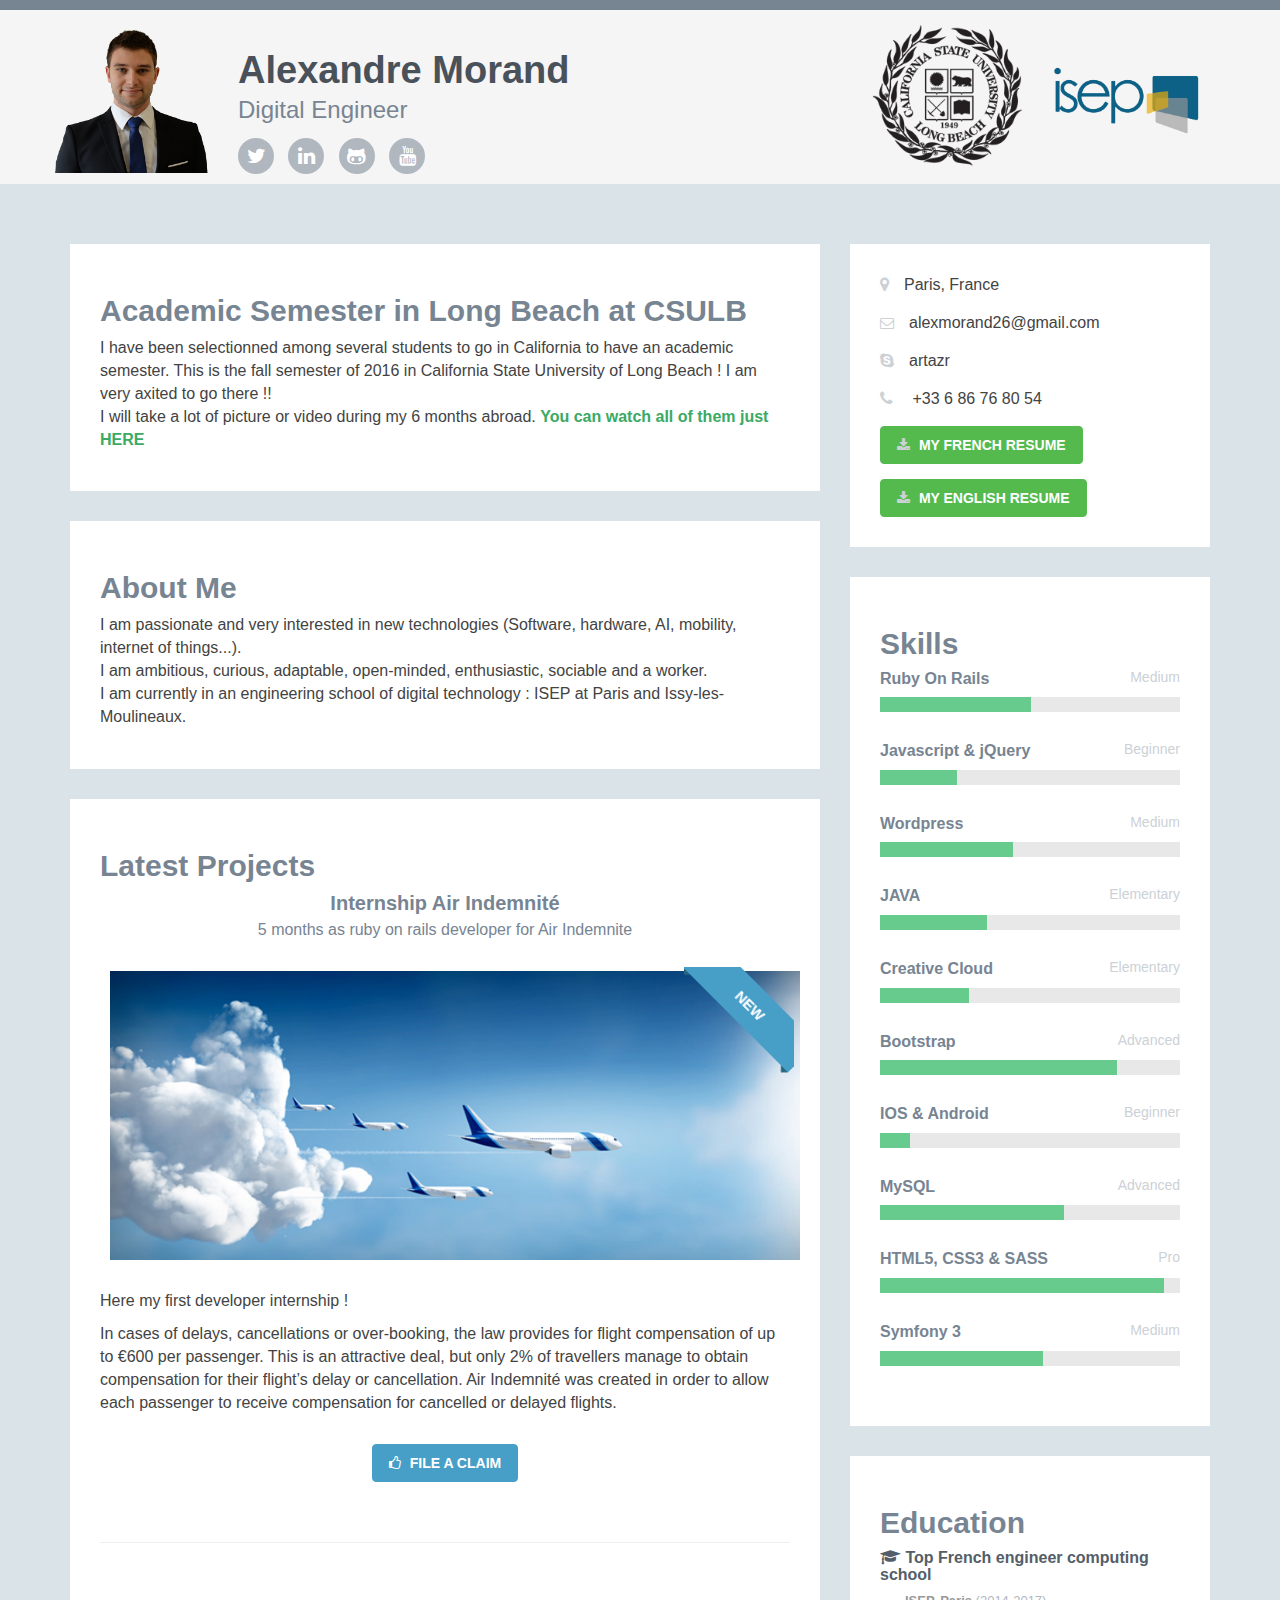
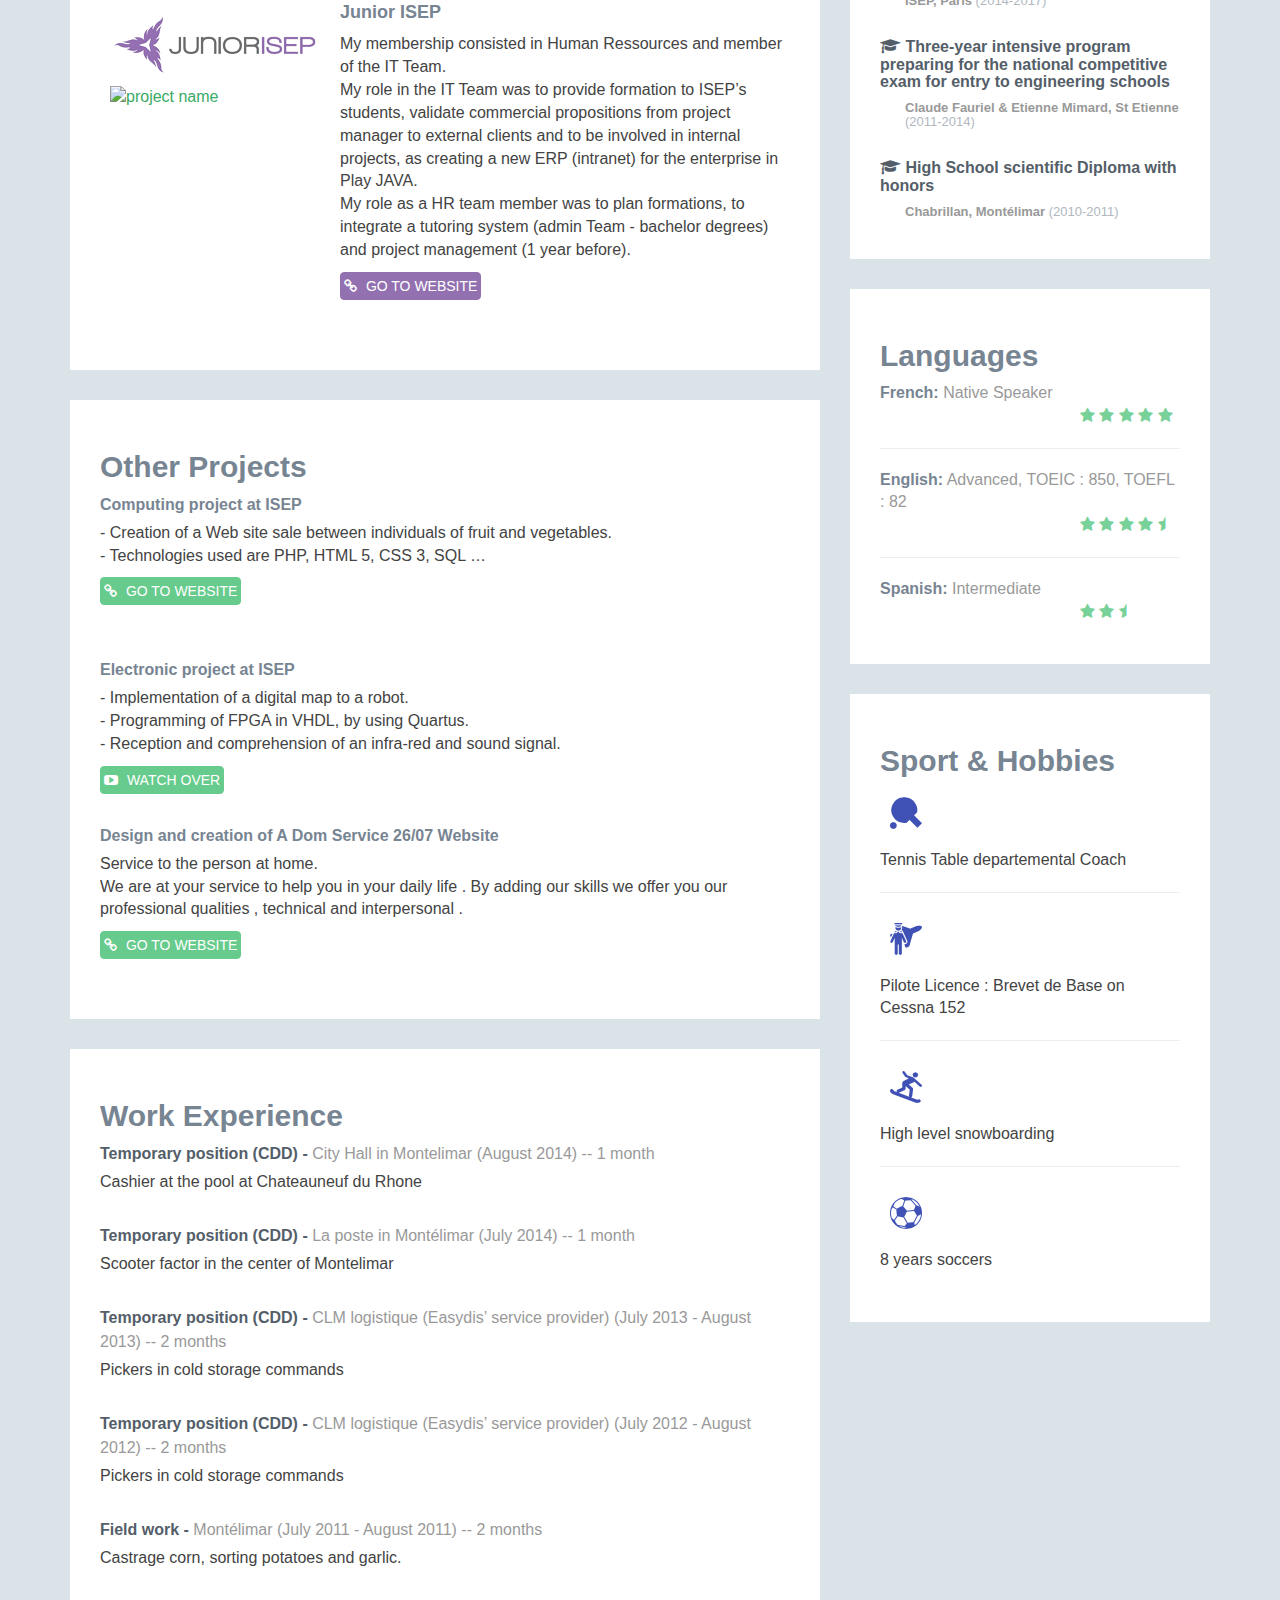
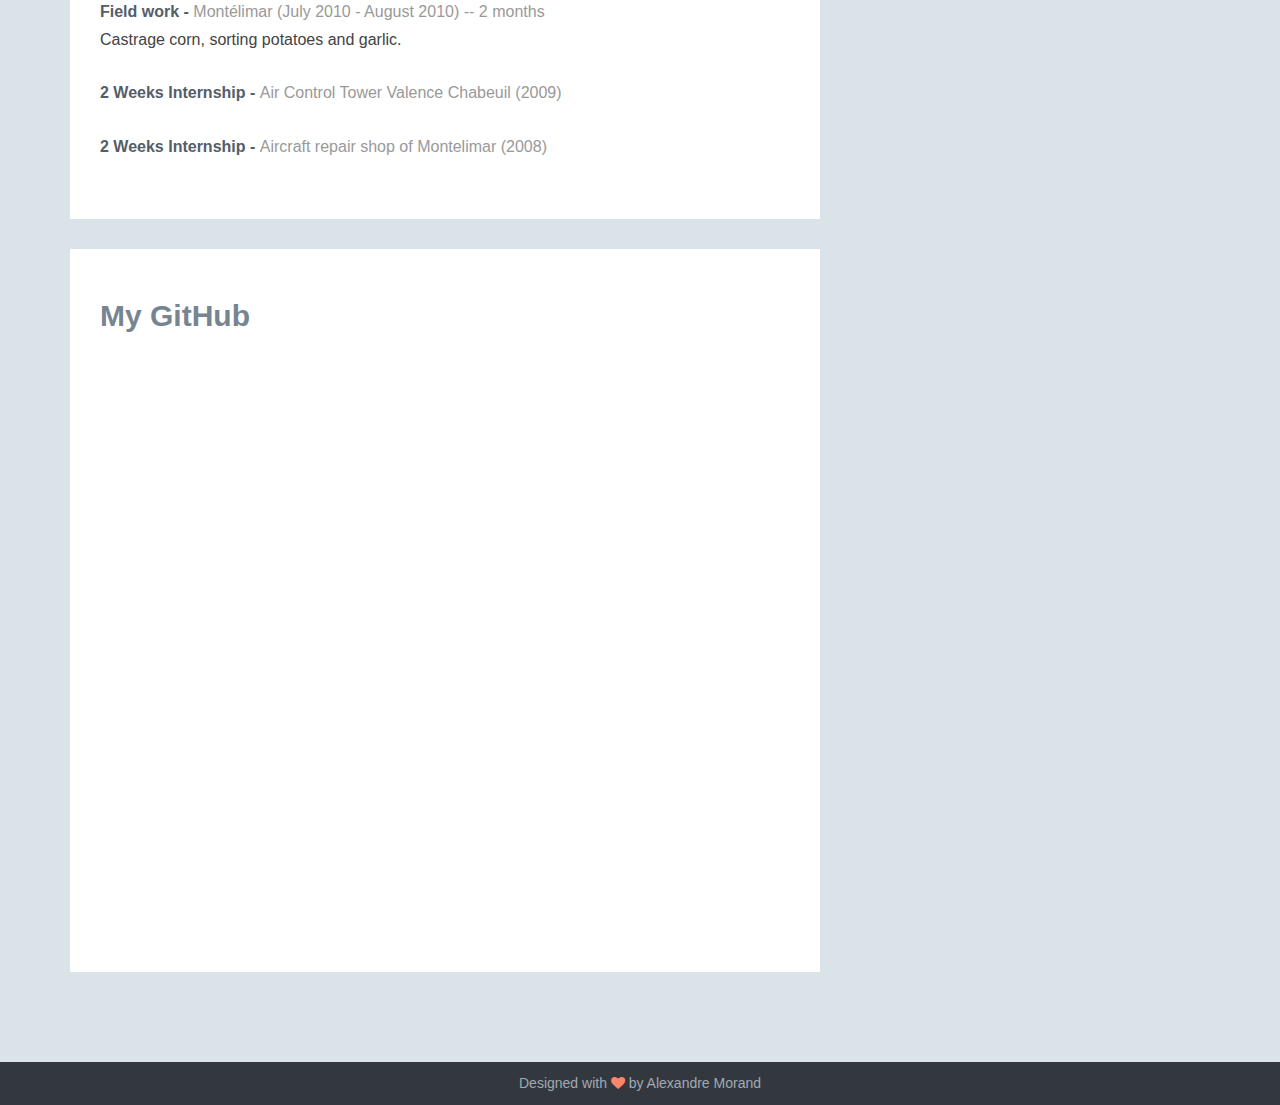
==== index.html @ d40945ac "modification of the link and intro" ====
<!DOCTYPE html>
<html lang="en"> 
<head>
    <title>Alexandre Morand</title>
    
    <meta charset="utf-8">
    <meta http-equiv="X-UA-Compatible" content="IE=edge">
    <meta name="viewport" content="width=device-width, initial-scale=1.0">
    <meta name="description" content="This is my website, my portfolio. I have my personnal resume and my main projects on it. i am a digital engineer sutdying at ISEP in Paris. ">
    <meta name="author" content="Alexandre Morand">    
    <link rel="shortcut icon" href="favicon.ico">  
    <!-- <link href='http://fonts.googleapis.com/css?family=Lato:300,400,300italic,400italic' rel='stylesheet' type='text/css'>
    <link href='http://fonts.googleapis.com/css?family=Montserrat:400,700' rel='stylesheet' type='text/css'>  -->
   
    <link rel="stylesheet" href="assets/plugins/bootstrap/css/bootstrap.min.css">   
   
    
    
    <link rel="stylesheet" href="assets/plugins/font-awesome/css/font-awesome.css">
    
    <link rel="stylesheet" href="assets/plugins/github-activity/dist/github-activity-0.1.1.min.css">
    <link rel="stylesheet" href="assets/plugins/github-activity/dist/octicons/octicons.min.css">
    
    <link id="theme-style" rel="stylesheet" href="assets/css/styles.css">
    
</head> 

<body>
    <header class="header">
        <div class="container">
            <div class="row">
                <a href="index.html"><img class="profile-image img-responsive pull-left" src="assets/images/profile-sans-fond-petit.png" alt="Alexandre Morand" /></a>
                <div class="profile-content pull-left">
                    <h1 class="name">Alexandre Morand</h1>
                    <h2 class="desc">Digital Engineer</h2>   
                    <ul class="social list-inline">
                        <li><a href="https://twitter.com/ArTazR" target="_blank"><i class="fa fa-twitter"></i></a></li>                   
<!--                        <li><a href="https://www.facebook.com/tazer26" target="_blank"><i class="fa fa-facebook"></i></a></li>-->
                        <li><a href="https://fr.linkedin.com/in/morandalexandre" target="_blank"><i class="fa fa-linkedin"></i></a></li>
                        <li><a href="https://github.com/artazr" target="_blank"><i class="fa fa-github-alt"></i></a></li>            
                        <li class="last-item"><a href="https://www.youtube.com/c/alexandremorand1" target="_blank"><i class="fa fa-youtube"></i></a></li>                 
                    </ul> 
                </div>
                
                <a href="http://www.isep.fr/" target="_blank"><img class="img-responsive project-image isep pull-right hidden-sm hidden-xs" src="assets/images/isep-logo.png" alt="ISEP" /></a>
                
                <a href="https://www.csulb.edu/" target="_blank"><img class="img-responsive project-image csulb pull-right hidden-sm hidden-xs" src="assets/images/csulb.png" alt="CSULB" /></a>
            </div>
                <!--<a class="btn btn-cta-primary pull-right cv-fr" href="cv-fr.pdf" download="cv-fr" target="_blank"><i class="fa fa-download"></i> Download my french resume</a> -->   
        </div>
    </header>
    
    <div class="container sections-wrapper">
        <div class="row">
            <div class="primary col-md-8 col-sm-12 col-xs-12">
               <section class="about section">
                    <div class="section-inner">
                        <h2 class="heading">Academic Semester in Long Beach at CSULB</h2>
                        <div class="content">
                            <p>I have been selectionned among several students to go in California to have an academic semester. This is the fall semester of 2016 in California State University of Long Beach ! I am very axited to go there !!
                            <br>
                                I will take a lot of picture or video during my 6 months abroad. <a href="https://www.icloud.com/sharedalbum/#B0BJ0DiRHG0bkfV"><b>You can watch all of them just HERE</b> </a>
                            </p>
                         
                        </div>
                    </div>                 
                </section>
                
                <section class="about section">
                    <div class="section-inner">
                        <h2 class="heading">About Me</h2>
                        <div class="content">
                            <p>I am passionate and very interested in new technologies (Software, hardware, AI, mobility, internet of things...).
                            <br>
                            I am ambitious, curious, adaptable, open-minded, enthusiastic, sociable and a worker.
                            <br>
                            I am currently in an engineering school of digital technology : ISEP at Paris and Issy-les-Moulineaux.</p>

                            <!-- <p>It's a good idea to include your personal interests and hobbies as well.</p> -->
                         
                        </div>
                    </div>                 
                </section>
    
               <section class="latest section">
                    <div class="section-inner">
                        <h2 class="heading">Latest Projects</h2>
                        <div class="content">    
                                               
                            <div class="item featured text-center">
                                <h3 class="title"><a href="http://www.air-indemnite.com" target="_blank">Internship Air Indemnité</a></h3>
                                <p class="summary">5 months as ruby on rails developer for Air Indemnite</p>
                                <div class="featured-image">
                                    <a href="http://www.air-indemnite.com" target="_blank">
                                    <img class="img-responsive project-image" src="assets/images/plane.png" alt="Air Indemnité" />
                                    </a>
                                    <div class="ribbon">
                                        <div class="text">New</div>
                                    </div>
                                </div>
                                    
                                <div class="desc text-left">                                    
                                    <p>Here my first developer internship !</p>
                                    <p>In cases of delays, cancellations or over-booking, the law provides for flight compensation of up to €600 per passenger. This is an attractive deal, but only 2% of travellers manage to obtain compensation for their flight’s delay or cancellation. Air Indemnité was created in order to allow each passenger to receive compensation for cancelled or delayed flights.</p>
                                </div>        
                                <a class="btn btn-cta-secondary" href="http://www.air-indemnite.com" target="_blank"><i class="fa fa-thumbs-o-up"></i> File a claim</a>                 
                            </div>
                            <hr class="divider" />
                            <div class="item row">
                                <a class="col-md-4 col-sm-4 col-xs-12" href="http://www.juniorisep.com" target="_blank">
                                <img class="img-responsive project-image" src="assets/images/juniorisep.png" alt="project name" />
                                <img class="img-responsive project-image" src="assets/images/juniorisep_prez.png" alt="project name" />
                                </a>
                                <div class="desc col-md-8 col-sm-8 col-xs-12">
                                    <h3 class="title"><a href="http://www.juniorisep.com" target="_blank">Junior ISEP</a></h3>
                                    <p>My membership consisted in Human Ressources and member of the IT Team.<br>
                                        My role in the IT Team was to provide formation to ISEP’s students, validate commercial propositions from project manager to external clients and to be involved in internal projects, as creating a new ERP (intranet) for the enterprise in Play JAVA.<br>
                                        My role as a HR team member was to plan formations, to integrate a tutoring system (admin Team - bachelor degrees)  and project management (1 year before).</p>
                                    <p><a class="btn btn-cta-small" href="http://www.juniorisep.com" target="_blank"><i class="fa fa-link"></i> go to website</a></p>
                                </div>                        
                            </div>
                        </div> 
                    </div>                
                </section>
                
                <section class="projects section">
                    <div class="section-inner">
                        <h2 class="heading">Other Projects</h2>
                        <div class="content">
                            <div class="item">
                                <h3 class="title"><a href="http://www.service-informatique.fr">Computing project at ISEP</a></h3>
                                <p class="summary"> - Creation of a Web site sale between individuals of fruit and vegetables.<br>
                                - Technologies used are PHP, HTML 5, CSS 3, SQL …</p>
                                <p><a class="btn btn-cta-smaller" href="http://service-informatique.fr/app-info" target="_blank"><i class="fa fa-link"></i> go to website</a></p>
                            </div>
                            <br>
                            <div class="item">
                                <h3 class="title"><a href="https://youtu.be/tL5UkvgJkXs">Electronic project at ISEP</a></h3>
                                <p class="summary"> - Implementation of a digital map to a robot.<br>
                                        - Programming of FPGA in VHDL, by using Quartus.<br>
                                        - Reception and comprehension of an infra-red and sound signal.</p>
                                <p><a class="btn btn-cta-smaller" href="https://youtu.be/tL5UkvgJkXs" target="_blank"><i class="fa fa-youtube-play"></i> Watch over</a></p>
                            </div>
                            <div class="item">
                               <h3 class="title"><a href="http://www.adomservice2607.com" target="_blank">Design and creation of A Dom Service 26/07 Website</a></h3>
                                <p>Service to the person at home.<br> We are at your service to help you in your daily life . By adding our skills we offer you our professional qualities , technical and interpersonal .</p>
                                    <p><a class="btn btn-cta-smaller" href="http://www.adomservice2607.com" target="_blank"><i class="fa fa-link"></i> go to website</a></p>
                            </div>
                            <!-- <a class="btn btn-cta-secondary" href="#">More on CoderWall <i class="fa fa-chevron-right"></i></a> -->
                        </div>
                    </div>               
                </section>
                
                <section class="experience section">
                    <div class="section-inner">
                        <h2 class="heading">Work Experience</h2>
                        <div class="content">
                            <div class="item">
                                <h3 class="title">Temporary position (CDD) - <span class="place">City Hall in Montelimar</span> <span class="year">(August 2014) -- 1 month</span></h3>
                                <p>Cashier at the pool at Chateauneuf du Rhone</p>
                            </div>
                            <div class="item">
                                <h3 class="title">Temporary position (CDD) - <span class="place"><a href="#">La poste in Montélimar</a></span> <span class="year">(July 2014) -- 1 month</span></h3>
                                <p>Scooter factor in the center of Montelimar</p>
                            </div>
                            
                            <div class="item">
                                <h3 class="title">Temporary position (CDD) - <span class="place"><a href="#">CLM logistique (Easydis’ service provider)</a></span> <span class="year">(July 2013 - August 2013) -- 2 months</span></h3>
                                <p>Pickers in cold storage commands</p>
                            </div>
                            <div class="item">
                                <h3 class="title">Temporary position (CDD) - <span class="place"><a href="#">CLM logistique (Easydis’ service provider)</a></span> <span class="year">(July 2012 - August 2012) -- 2 months</span></h3>
                                <p>Pickers in cold storage commands</p>
                            </div>
                            <div class="item">
                                <h3 class="title">Field work - <span class="place"><a href="#">Montélimar</a></span> <span class="year">(July 2011 - August 2011) -- 2 months</span></h3>
                                <p>Castrage corn, sorting potatoes and garlic.</p>
                            </div>
                            <div class="item">
                                <h3 class="title">Field work - <span class="place"><a href="#">Montélimar</a></span> <span class="year">(July 2010 - August 2010) -- 2 months</span></h3>
                                <p>Castrage corn, sorting potatoes and garlic.</p>
                            </div>
                            <div class="item">
                                <h3 class="title">2 Weeks Internship - <span class="place"><a href="#">Air Control Tower Valence Chabeuil</a></span> <span class="year">(2009)</span></h3>
                                <p></p>
                            </div>
                            <div class="item">
                                <h3 class="title">2 Weeks Internship - <span class="place"><a href="#">Aircraft repair shop of Montelimar</a></span> <span class="year">(2008)</span></h3>
                                <p></p>
                            </div>
                            
                        </div> 
                    </div>                
                </section>
                <section class="github section">
                    <div class="section-inner">
                        <h2 class="heading">My GitHub</h2>                            
                            <div id="ghfeed" class="ghfeed">
                        </div>
                        
                    </div>
                </section>
            </div>
            <div class="secondary col-md-4 col-sm-12 col-xs-12">
                 <aside class="info aside section">
                    <div class="section-inner">
                        <h2 class="heading sr-only">Basic Information</h2>
                        <div class="content">
                            <ul class="list-unstyled">
                                <li><i class="fa fa-map-marker"></i><span class="sr-only">Location :</span>Paris, France</li>
                                <li><i class="fa fa-envelope-o"></i><span class="sr-only">Email :</span>alexmorand26@gmail.com</li>
                                <li><i class="fa fa-skype"></i><span class="sr-only">Skype :</span>artazr</li>
                                <li><i class="fa fa-phone"></i><span class="sr-only">Phone :</span> +33 6 86 76 80 54</li>
                                <li><a class="btn btn-cta-primary cv-fr" href="cv-fr.pdf" download="cv-fr" target="_blank"><i class="fa fa-download"></i> My french resume</a></li>
                                <li><a class="btn btn-cta-primary cv-en" href="cv-en.pdf" download="cv-en" target="_blank"><i class="fa fa-download"></i> My english resume</a></li>
                                <!-- <li><i class="fa fa-link"></i><span class="sr-only">Website:</span><a href="#">http://www.website.com</a></li> -->
                            </ul>
                        </div>
                    </div>                
                </aside>
                
                <aside class="skills aside section">
                    <div class="section-inner">
                        <h2 class="heading">Skills</h2>
                        <div class="content">
                            <!-- <p class="intro">
                                Intro about your skills goes here. Keep the list lean and only show your primary skillset. You can always provide a link to your Linkedin or Coderwall profile so people can get more info there.</p> -->
                            
                            <div class="skillset">
                               
                                <div class="item">
                                    <h3 class="level-title">Ruby On Rails<span class="level-label" data-toggle="tooltip" data-placement="left" data-animation="true" title="I began this year to learn ruby on rails">Medium</span></h3>
                                    <div class="level-bar">
                                        <div class="level-bar-inner" data-level="51%">
                                        </div>                                      
                                    </div>                                
                                </div>
                                
                                <div class="item">
                                    <h3 class="level-title">Javascript &amp; jQuery<span class="level-label">Beginner</span></h3>
                                    <div class="level-bar">
                                        <div class="level-bar-inner" data-level="26%">
                                        </div>                                      
                                    </div>                               
                                </div>

                                <div class="item">
                                    <h3 class="level-title">Wordpress<span class="level-label">Medium</span></h3>
                                    <div class="level-bar">
                                        <div class="level-bar-inner" data-level="45%">
                                        </div>                                      
                                    </div>                                 
                                </div>

                                <div class="item">
                                    <h3 class="level-title">JAVA<span class="level-label">Elementary</span></h3>
                                    <div class="level-bar">
                                        <div class="level-bar-inner" data-level="36%">
                                        </div>                                      
                                    </div>                                 
                                </div>

                                <div class="item">
                                    <h3 class="level-title">Creative Cloud <span class="level-label">Elementary</span></h3>
                                    <div class="level-bar">
                                        <div class="level-bar-inner" data-level="30%">
                                        </div>                                      
                                    </div>                                 
                                </div>

                                <div class="item">
                                    <h3 class="level-title">Bootstrap<span class="level-label">Advanced</span></h3>
                                    <div class="level-bar">
                                        <div class="level-bar-inner" data-level="80%">
                                        </div>                                      
                                    </div>                                 
                                </div>

                                <div class="item">
                                    <h3 class="level-title">IOS & Android<span class="level-label">Beginner</span></h3>
                                    <div class="level-bar">
                                        <div class="level-bar-inner" data-level="10%">
                                        </div>                                      
                                    </div>                                 
                                </div>

                                <div class="item">
                                    <h3 class="level-title">MySQL<span class="level-label">Advanced</span></h3>
                                    <div class="level-bar">
                                        <div class="level-bar-inner" data-level="62%">
                                        </div>                                      
                                    </div>                                 
                                </div>
                                
                                <div class="item">
                                    <h3 class="level-title">HTML5, CSS3 &amp; SASS<span class="level-label">Pro</span></h3>
                                    <div class="level-bar">
                                        <div class="level-bar-inner" data-level="96%">
                                        </div>                                      
                                    </div>                                
                                </div>
                                
                                <div class="item">
                                    <h3 class="level-title">Symfony 3<span class="level-label">Medium</span></h3>
                                    <div class="level-bar">
                                        <div class="level-bar-inner" data-level="55%">
                                        </div>                                      
                                    </div>                                 
                                </div>
                                
                                <!-- <p><a class="more-link" href="#"><i class="fa fa-external-link"></i> More on Coderwall</a></p>  -->
                            </div>              
                        </div> 
                    </div>                
                </aside>
                
                <!-- <aside class="testimonials aside section">
                    <div class="section-inner">
                        <h2 class="heading">Testimonials</h2>
                        <div class="content">
                            <div class="item">
                                <blockquote class="quote">                                  
                                    <p><i class="fa fa-quote-left"></i>James is an excellent software engineer and he is passionate about what he does. You can totally count on him to deliver your projects!</p>
                                </blockquote>                
                                <p class="source"><span class="name">Tim Adams</span><br /><span class="title">Curabitur commodo</span></p>                                                             
                            </div>
                            
                            <p><a class="more-link" href="#"><i class="fa fa-external-link"></i> More on Linkedin</a></p> 
                            
                        </div>
                    </div>
                </aside> -->
                
                <aside class="education aside section">
                    <div class="section-inner">
                        <h2 class="heading">Education</h2>
                        <div class="content">
                            <div class="item">                      
                                <h3 class="title"><p><i class="fa fa-graduation-cap"></i> Top French engineer computing school</p></h3>
                                <h4 class="university">ISEP, Paris <span class="year">(2014-2017)</span></h4>
                            </div>
                            <div class="item">
                                <h3 class="title"><p><i class="fa fa-graduation-cap"></i> Three-year intensive program preparing for the national competitive exam for entry to engineering schools</p></h3>
                                <h4 class="university">Claude Fauriel & Etienne Mimard, St Etienne <span class="year">(2011-2014)</span></h4>
                            </div>
                            <div class="item">
                                <h3 class="title"><p><i class="fa fa-graduation-cap"></i> High School scientific Diploma with honors </p></h3>
                                <h4 class="university">Chabrillan, Montélimar <span class="year">(2010-2011)</span></h4>
                            </div>
                        </div>
                    </div>
                </aside>
                            
                <aside class="languages aside section">
                    <div class="section-inner">
                        <h2 class="heading">Languages</h2>
                        <div class="content">
                            <ul class="list-unstyled">
                                <li class="item">
                                    <span class="title"><strong>French:</strong></span>
                                    <span class="level">Native Speaker <br class="visible-xs"/></span>
                                        <div class="col-md-offset-8">
                                            <i class="fa fa-star"></i> <i class="fa fa-star"></i> <i class="fa fa-star"></i> <i class="fa fa-star"></i> <i class="fa fa-star"></i>
                                        </div>
                                </li>
                                <hr>
                                <li class="item">
                                    <span class="title"><strong>English:</strong></span>
                                    <span class="level"> Advanced, TOEIC : 850, TOEFL : 82 <br class="visible-sm visible-xs"/></span>
                                        <div class="col-md-offset-8">
                                            <i class="fa fa-star"></i> <i class="fa fa-star"></i> <i class="fa fa-star"></i> <i class="fa fa-star"></i> <i class="fa fa-star-half"></i>
                                        </div>
                                </li>
                                <hr>
                                <li class="item">
                                    <span class="title"><strong>Spanish:</strong></span>
                                    <span class="level"> Intermediate <br class="visible-sm visible-xs"/></span>
                                        <div class="col-md-offset-8">
                                            <i class="fa fa-star"></i> <i class="fa fa-star"></i> <i class="fa fa-star-half"></i> </i>
                                        </div>
                                </li>
                            </ul>
                        </div>
                    </div>
                </aside>
                
                <aside class="sport aside section">
                    <div class="section-inner">
                        <h2 class="heading">Sport & Hobbies</h2>
                            <div class="content">
                                <div class="item">                      
                                    <img src ="assets/images/table-tennis.png" /><p>Tennis Table departemental Coach</p>
                                </div>
                                <hr>
                                <div class="item">                      
                                    <img src ="assets/images/pilot.png" /><p>Pilote Licence : Brevet de Base on Cessna 152</p>
                                </div>
                                <hr>
                                <div class="item">                      
                                    <img src ="assets/images/snowboard.png" /><p>High level snowboarding</p>
                                </div>
                                <hr>
                                <div class="item">                      
                                    <img src ="assets/images/soccer.png" /><p>8 years soccers</p>
                                </div>
                            </div>
                    </div>
                </aside>
                
                <!-- <aside class="list music aside section">
                    <div class="section-inner">
                        <h2 class="heading">Favourite coding music</h2>
                        <div class="content">
                            <ul class="list-unstyled">
                                <li><i class="fa fa-headphones"></i> <a href="#">Etiam hendrerit urna nunc</a></li>
                                <li><i class="fa fa-headphones"></i> <a href="#">Ut sollicitudin in mauris non auctor</a></li>
                                <li><i class="fa fa-headphones"></i> <a href="#">Etiam hendrerit urna nunc</a></li>
                                <li><i class="fa fa-headphones"></i> <a href="#">Duis et felis bibendum</a></li>
                            </ul>
                        </div>
                    </div>
                </aside> -->
                
                <!-- <aside class="list conferences aside section">
                    <div class="section-inner">
                        <h2 class="heading">Conferences</h2>
                        <div class="content">
                            <ul class="list-unstyled">
                                <li><i class="fa fa-calendar"></i> <a href="https://developer.apple.com/wwdc/" target="_blank">WWDC 2014</a> (San Francisco)</li>
                                <li><i class="fa fa-calendar"></i> <a href="http://hive.aigaseattle.org/">Hive</a> (Seattle)</li>
                            </ul>
                        </div>
                    </div>
                </aside> -->
                
                <!-- <aside class="credits aside section">
                    <div class="section-inner">
                        <h2 class="heading">Credits</h2>
                        <div class="content">
                            <ul class="list-unstyled">
                                <li><a href="http://getbootstrap.com/" target="_blank"><i class="fa fa-external-link"></i> Bootstrap 3.2</a></li>
                                <li><a href="http://fortawesome.github.io/Font-Awesome/" target="_blank"><i class="fa fa-external-link"></i> FontAwsome 4.1</a></li>
                                <li><a href="http://jquery.com/" target="_blank"><i class="fa fa-external-link"></i> jQuery</a></li>
                                <li><a href="http://caseyscarborough.com/projects/github-activity/" target="_blank"><i class="fa fa-external-link"></i> GitHub Activity Stream</a></li>
                                
                                <li><a href="https://github.com/sdepold/jquery-rss" target="_blank"><i class="fa fa-external-link"></i> jQuery RSS</a></li>
                                
                                <li>Profile image: <a href="https://www.flickr.com/photos/dotbenjamin/2577394151" target="_blank">Ben Smith</a></li>
                                <li>iPad and iPhone mocks: <a href="https://dribbble.com/perlerar" target="_blank">Regy Perlera</a></li>
                                
                            </ul>
                            
                            <hr/>
                            
                             <p>This responsive HTML5 CSS3 site template is handcrafted by UX designer <a href="https://www.linkedin.com/in/xiaoying" target="_blank">Xiaoying Riley</a> at <a href="http://themes.3rdwavemedia.com/" target="_blank">3rd Wave Media</a> for developers and is <strong>FREE</strong> under the <a class="dotted-link" href="http://creativecommons.org/licenses/by/3.0/" target="_blank">Creative Commons Attribution 3.0 License</a></p>
                             <p>We will improve or add new features to this template based on users' feedback so follow us on twitter to get notified when a new version is out!</p>
                            <a class="btn btn-cta-secondary btn-follow" href="https://twitter.com/3rdwave_themes" target="_blank"><i class="fa fa-twitter"></i> Follow us</a>
                            <a class="btn btn-cta-primary btn-download" href="http://themes.3rdwavemedia.com/website-templates/free-responsive-website-template-for-developers/" target="_blank"><i class="fa fa-download"></i> I want to download</a>
                        </div>
                    </div>
                </aside> -->
              
            </div>    
        </div>
    </div>
    
    
    <footer class="footer">
        <div class="container text-center">
                <small class="copyright">Designed with <i class="fa fa-heart"></i> by Alexandre Morand</small>
        </div>
    </footer>
 
             
    <script type="text/javascript" src="assets/plugins/jquery-1.11.2.min.js"></script>
    <script type="text/javascript" src="assets/plugins/jquery-migrate-1.2.1.min.js"></script>
    <script type="text/javascript" src="assets/plugins/bootstrap/js/bootstrap.min.js"></script>    
    <script type="text/javascript" src="assets/plugins/jquery-rss/dist/jquery.rss.min.js"></script> 

    <script type="text/javascript" src="assets/plugins/github-activity/dist/mustache/mustache.min.js"></script>
    <script type="text/javascript" src="assets/plugins/github-activity/dist/github-activity-0.1.1.min.js"></script>
    
    <script type="text/javascript" src="assets/js/main.js"></script>            
</body>
</html>
---- assets/plugins/github-activity/dist/github-activity-0.1.1.min.css ----
/*! github-activity - v0.1.1 - Copyright 2014 Casey Scarborough */

body,html{height:100%;width:100%;margin:0;padding:0}.gha-feed{width:100%;height:100%;background:#fff;font-weight:700;font-size:14px;font-family:Helvetica,arial,freesans,clean,sans-serif;line-height:1.3;overflow-y:auto;border:1px solid #ddd}.gha-feed,.gha-feed h2,.gha-feed h3,.gha-feed li,.gha-feed p,.gha-feed ul{margin:0;padding:0}.gha-feed ul{list-style-type:none;padding:0;margin:0}.gha-feed li{list-style-type:none;line-height:1.4}.gha-feed small{color:#666;font-weight:400;font-size:13px}.gha-feed small a{font-weight:400}.gha-feed small a .more-commits{font-size:11px}span.gha-time{color:#bbb;font-weight:400;font-size:12px}.gha-feed a{color:#4183c4;text-decoration:none;font-weight:700}.gha-feed a:hover{text-decoration:underline}.gha-feed pre{padding:0;border:0;border-radius:0;box-shadow:1px 1px 4px #bbb;color:#fff}.gha-header{position:absolute;top:1px;left:1px;width:calc(100% - 20px);padding:10px;height:67px;border-bottom:1px solid #ddd;background:#fff;background:-moz-linear-gradient(top,#fff 0,#f4f4f4 100%);background:-webkit-gradient(linear,left top,left bottom,color-stop(0%,#fff),color-stop(100%,#f4f4f4));background:-webkit-linear-gradient(top,#fff 0,#f4f4f4 100%);background:-o-linear-gradient(top,#fff 0,#f4f4f4 100%);background:-ms-linear-gradient(top,#fff 0,#f4f4f4 100%);background:linear-gradient(to bottom,#fff 0,#f4f4f4 100%);filter:progid:DXImageTransform.Microsoft.gradient(startColorstr='#ffffff', endColorstr='#f4f4f4', GradientType=0)}.gha-footer{position:absolute;bottom:-1px;left:1px;padding:5px 5px 5px 10px;border-top:1px solid #ddd;height:16px;width:calc(100% - 15px);background:#fff;background:-moz-linear-gradient(top,#fff 0,#f4f4f4 100%);background:-webkit-gradient(linear,left top,left bottom,color-stop(0%,#fff),color-stop(100%,#f4f4f4));background:-webkit-linear-gradient(top,#fff 0,#f4f4f4 100%);background:-o-linear-gradient(top,#fff 0,#f4f4f4 100%);background:-ms-linear-gradient(top,#fff 0,#f4f4f4 100%);background:linear-gradient(to bottom,#fff 0,#f4f4f4 100%);filter:progid:DXImageTransform.Microsoft.gradient(startColorstr='#ffffff', endColorstr='#f4f4f4', GradientType=0);color:#495961;font-size:13px}.gha-footer a{float:right;color:#495961;padding-right:20px;font-size:13px;font-weight:700}.gha-footer a:hover,.gha-header a:hover{text-decoration:none}.gha-github-icon{display:inline;float:left;padding:9px 0 0;width:35px;height:35px;color:#495961}.gha-github-icon .octicon{font:normal normal 40px octicons}.gha-gravatar{display:inline;float:right;margin-right:10px;padding-right:20px;max-width:60px;height:67px}.gha-gravatar img{padding:3px;width:100%;border:1px solid #ddd;box-shadow:1px 1px 3px #ccc}.gha-activity{clear:both;padding:10px 0;width:100%;border-bottom:1px solid #ddd}.gha-activity.gha-small{margin-top:5px;font-weight:400;font-size:13px}.gha-activity.gha-small a{font-weight:400}.gha-activity.gha-small .gha-message{float:left;width:auto;margin-right:5px;margin-top:5px}.gha-activity.gha-small span{font-size:16px}.gha-activity.gha-small .gha-time{float:left;margin-top:6px}.gha-activity:last-child{padding-bottom:100px}.gha-repo{clear:both;padding:10px 0;width:100%;border-bottom:1px solid #ddd}.gha-activity-icon .octicon{display:inline;float:left;clear:both;margin:6px auto;width:50px;color:#bbb;text-align:center;font:normal normal 30px octicons}.gha-activity-icon .gha-small{font-size:16px}.gha-message{display:inline-block;float:left;width:calc(100% - 50px)}.gha-message-commits{font-size:11px}.gha-message-merge{padding:3px 7px;border-radius:3px;background:#e8f1f6;color:rgba(0,0,0,.5);font-size:12px;line-height:2}.gha-sha{font-size:12px;font-family:Consolas,"Liberation Mono",Courier,monospace}.gha-gravatar-small{float:left;margin-right:6px;width:30px}.gha-gravatar-commit{margin-bottom:-3px;border-radius:2px}.gha-gravatar-user{float:left}.gha-user-info{display:inline-block;float:left;margin:0 auto;padding:6px 10px 5px;color:#495961;font-size:20px}.gha-user-info a{color:#495961}.gha-user-info p a{font-weight:100}.gha-without-name{padding-top:20px;padding-left:15px}.gha-info{margin:15px;padding:10px;border:1px solid #e4e4c6;border-radius:4px;background:#ffffde;color:#6d6d4b;font-weight:400;font-size:13px}.gha-time{color:#bbb;font-weight:400;font-size:12px}.gha-clear{clear:both}.gha-muted{color:#666}.gha-push{height:87px}.gha-push-small{height:26px}
---- assets/plugins/github-activity/dist/octicons/octicons.min.css ----
/*! GitHub Activity Stream - v0.1.0 - Copyright 2014 Casey Scarborough */

@font-face{font-family:octicons;src:url(octicons.eot?#iefix) format('embedded-opentype'),url(octicons.woff) format('woff'),url(octicons.ttf) format('truetype'),url(octicons.svg#octicons) format('svg');font-weight:400;font-style:normal}.octicon{font:normal normal 16px octicons;line-height:1;display:inline-block;text-decoration:none;-webkit-font-smoothing:antialiased;-moz-osx-font-smoothing:grayscale;-webkit-user-select:none;-moz-user-select:none;-ms-user-select:none;user-select:none;cursor:default}.mega-octicon{font:normal normal 32px octicons;line-height:1;display:inline-block;text-decoration:none;-webkit-font-smoothing:antialiased;-moz-osx-font-smoothing:grayscale;-webkit-user-select:none;-moz-user-select:none;-ms-user-select:none;user-select:none;cursor:default}.octicon-alert:before{content:'\f02d'}.octicon-alignment-align:before{content:'\f08a'}.octicon-alignment-aligned-to:before{content:'\f08e'}.octicon-alignment-unalign:before{content:'\f08b'}.octicon-arrow-down:before{content:'\f03f'}.octicon-arrow-left:before{content:'\f040'}.octicon-arrow-right:before{content:'\f03e'}.octicon-arrow-small-down:before{content:'\f0a0'}.octicon-arrow-small-left:before{content:'\f0a1'}.octicon-arrow-small-right:before{content:'\f071'}.octicon-arrow-small-up:before{content:'\f09f'}.octicon-arrow-up:before{content:'\f03d'}.octicon-beer:before{content:'\f069'}.octicon-book:before{content:'\f007'}.octicon-bookmark:before{content:'\f07b'}.octicon-briefcase:before{content:'\f0d3'}.octicon-broadcast:before{content:'\f048'}.octicon-browser:before{content:'\f0c5'}.octicon-bug:before{content:'\f091'}.octicon-calendar:before{content:'\f068'}.octicon-check:before{content:'\f03a'}.octicon-checklist:before{content:'\f076'}.octicon-chevron-down:before{content:'\f0a3'}.octicon-chevron-left:before{content:'\f0a4'}.octicon-chevron-right:before{content:'\f078'}.octicon-chevron-up:before{content:'\f0a2'}.octicon-circle-slash:before{content:'\f084'}.octicon-circuit-board:before{content:'\f0d6'}.octicon-clippy:before{content:'\f035'}.octicon-clock:before{content:'\f046'}.octicon-cloud-download:before{content:'\f00b'}.octicon-cloud-upload:before{content:'\f00c'}.octicon-code:before{content:'\f05f'}.octicon-color-mode:before{content:'\f065'}.octicon-comment-add:before,.octicon-comment:before{content:'\f02b'}.octicon-comment-discussion:before{content:'\f04f'}.octicon-credit-card:before{content:'\f045'}.octicon-dash:before{content:'\f0ca'}.octicon-dashboard:before{content:'\f07d'}.octicon-database:before{content:'\f096'}.octicon-device-camera:before{content:'\f056'}.octicon-device-camera-video:before{content:'\f057'}.octicon-device-desktop:before{content:'\f27c'}.octicon-device-mobile:before{content:'\f038'}.octicon-diff:before{content:'\f04d'}.octicon-diff-added:before{content:'\f06b'}.octicon-diff-ignored:before{content:'\f099'}.octicon-diff-modified:before{content:'\f06d'}.octicon-diff-removed:before{content:'\f06c'}.octicon-diff-renamed:before{content:'\f06e'}.octicon-ellipsis:before{content:'\f09a'}.octicon-eye-unwatch:before,.octicon-eye-watch:before,.octicon-eye:before{content:'\f04e'}.octicon-file-binary:before{content:'\f094'}.octicon-file-code:before{content:'\f010'}.octicon-file-directory:before{content:'\f016'}.octicon-file-media:before{content:'\f012'}.octicon-file-pdf:before{content:'\f014'}.octicon-file-submodule:before{content:'\f017'}.octicon-file-symlink-directory:before{content:'\f0b1'}.octicon-file-symlink-file:before{content:'\f0b0'}.octicon-file-text:before{content:'\f011'}.octicon-file-zip:before{content:'\f013'}.octicon-flame:before{content:'\f0d2'}.octicon-fold:before{content:'\f0cc'}.octicon-gear:before{content:'\f02f'}.octicon-gift:before{content:'\f042'}.octicon-gist:before{content:'\f00e'}.octicon-gist-secret:before{content:'\f08c'}.octicon-git-branch-create:before,.octicon-git-branch-delete:before,.octicon-git-branch:before{content:'\f020'}.octicon-git-commit:before{content:'\f01f'}.octicon-git-compare:before{content:'\f0ac'}.octicon-git-merge:before{content:'\f023'}.octicon-git-pull-request-abandoned:before,.octicon-git-pull-request:before{content:'\f009'}.octicon-globe:before{content:'\f0b6'}.octicon-graph:before{content:'\f043'}.octicon-heart:before{content:'\2665'}.octicon-history:before{content:'\f07e'}.octicon-home:before{content:'\f08d'}.octicon-horizontal-rule:before{content:'\f070'}.octicon-hourglass:before{content:'\f09e'}.octicon-hubot:before{content:'\f09d'}.octicon-inbox:before{content:'\f0cf'}.octicon-info:before{content:'\f059'}.octicon-issue-closed:before{content:'\f028'}.octicon-issue-opened:before{content:'\f026'}.octicon-issue-reopened:before{content:'\f027'}.octicon-jersey:before{content:'\f019'}.octicon-jump-down:before{content:'\f072'}.octicon-jump-left:before{content:'\f0a5'}.octicon-jump-right:before{content:'\f0a6'}.octicon-jump-up:before{content:'\f073'}.octicon-key:before{content:'\f049'}.octicon-keyboard:before{content:'\f00d'}.octicon-law:before{content:'\f0d8'}.octicon-light-bulb:before{content:'\f000'}.octicon-link:before{content:'\f05c'}.octicon-link-external:before{content:'\f07f'}.octicon-list-ordered:before{content:'\f062'}.octicon-list-unordered:before{content:'\f061'}.octicon-location:before{content:'\f060'}.octicon-gist-private:before,.octicon-git-fork-private:before,.octicon-lock:before,.octicon-mirror-private:before{content:'\f06a'}.octicon-logo-github:before{content:'\f092'}.octicon-mail:before{content:'\f03b'}.octicon-mail-read:before{content:'\f03c'}.octicon-mail-reply:before{content:'\f051'}.octicon-mark-github:before{content:'\f00a'}.octicon-markdown:before{content:'\f0c9'}.octicon-megaphone:before{content:'\f077'}.octicon-mention:before{content:'\f0be'}.octicon-microscope:before{content:'\f089'}.octicon-milestone:before{content:'\f075'}.octicon-mirror-public:before,.octicon-mirror:before{content:'\f024'}.octicon-mortar-board:before{content:'\f0d7'}.octicon-move-down:before{content:'\f0a8'}.octicon-move-left:before{content:'\f074'}.octicon-move-right:before{content:'\f0a9'}.octicon-move-up:before{content:'\f0a7'}.octicon-mute:before{content:'\f080'}.octicon-no-newline:before{content:'\f09c'}.octicon-octoface:before{content:'\f008'}.octicon-organization:before{content:'\f037'}.octicon-package:before{content:'\f0c4'}.octicon-paintcan:before{content:'\f0d1'}.octicon-pencil:before{content:'\f058'}.octicon-person-add:before,.octicon-person-follow:before,.octicon-person:before{content:'\f018'}.octicon-pin:before{content:'\f041'}.octicon-playback-fast-forward:before{content:'\f0bd'}.octicon-playback-pause:before{content:'\f0bb'}.octicon-playback-play:before{content:'\f0bf'}.octicon-playback-rewind:before{content:'\f0bc'}.octicon-plug:before{content:'\f0d4'}.octicon-file-add:before,.octicon-file-directory-create:before,.octicon-gist-new:before,.octicon-plus:before,.octicon-repo-create:before{content:'\f05d'}.octicon-podium:before{content:'\f0af'}.octicon-primitive-dot:before{content:'\f052'}.octicon-primitive-square:before{content:'\f053'}.octicon-pulse:before{content:'\f085'}.octicon-puzzle:before{content:'\f0c0'}.octicon-question:before{content:'\f02c'}.octicon-quote:before{content:'\f063'}.octicon-radio-tower:before{content:'\f030'}.octicon-repo-delete:before,.octicon-repo:before{content:'\f001'}.octicon-repo-clone:before{content:'\f04c'}.octicon-repo-force-push:before{content:'\f04a'}.octicon-gist-fork:before,.octicon-repo-forked:before{content:'\f002'}.octicon-repo-pull:before{content:'\f006'}.octicon-repo-push:before{content:'\f005'}.octicon-rocket:before{content:'\f033'}.octicon-rss:before{content:'\f034'}.octicon-ruby:before{content:'\f047'}.octicon-screen-full:before{content:'\f066'}.octicon-screen-normal:before{content:'\f067'}.octicon-search-save:before,.octicon-search:before{content:'\f02e'}.octicon-server:before{content:'\f097'}.octicon-settings:before{content:'\f07c'}.octicon-log-in:before,.octicon-sign-in:before{content:'\f036'}.octicon-log-out:before,.octicon-sign-out:before{content:'\f032'}.octicon-split:before{content:'\f0c6'}.octicon-squirrel:before{content:'\f0b2'}.octicon-star-add:before,.octicon-star-delete:before,.octicon-star:before{content:'\f02a'}.octicon-steps:before{content:'\f0c7'}.octicon-stop:before{content:'\f08f'}.octicon-repo-sync:before,.octicon-sync:before{content:'\f087'}.octicon-tag-add:before,.octicon-tag-remove:before,.octicon-tag:before{content:'\f015'}.octicon-telescope:before{content:'\f088'}.octicon-terminal:before{content:'\f0c8'}.octicon-three-bars:before{content:'\f05e'}.octicon-tools:before{content:'\f031'}.octicon-trashcan:before{content:'\f0d0'}.octicon-triangle-down:before{content:'\f05b'}.octicon-triangle-left:before{content:'\f044'}.octicon-triangle-right:before{content:'\f05a'}.octicon-triangle-up:before{content:'\f0aa'}.octicon-unfold:before{content:'\f039'}.octicon-unmute:before{content:'\f0ba'}.octicon-versions:before{content:'\f064'}.octicon-remove-close:before,.octicon-x:before{content:'\f081'}.octicon-zap:before{content:'\26A1'}
---- assets/css/styles.css ----
body {
  font-family: 'Lato', arial, sans-serif;
  color: #434343;
  background: #dae3e7;
  font-size: 16px;
  -webkit-font-smoothing: antialiased;
  -moz-osx-font-smoothing: grayscale;
}
h1,
h2,
h3,
h4,
h5,
h6 {
  font-family: 'Montserrat', sans-serif;
  font-weight: 700;
  color: #778492;
}
a {
  color: #3aaa64;
  -webkit-transition: all 0.4s ease-in-out;
  -moz-transition: all 0.4s ease-in-out;
  -ms-transition: all 0.4s ease-in-out;
  -o-transition: all 0.4s ease-in-out;
}
a:hover {
  text-decoration: underline;
  color: #5f6b77;
  color: #2d844e;
}
a:focus {
  text-decoration: none;
}
.btn,
a.btn {
  -webkit-transition: all 0.4s ease-in-out;
  -moz-transition: all 0.4s ease-in-out;
  -ms-transition: all 0.4s ease-in-out;
  -o-transition: all 0.4s ease-in-out;
  font-family: 'Montserrat', arial, sans-serif;
  padding: 8px 16px;
  font-weight: bold;
}
.btn .fa,
a.btn .fa {
  margin-right: 5px;
}
.btn:focus,
a.btn:focus {
  color: #fff;
}
a.btn-cta-primary,
.btn-cta-primary {
  background: #54ba4e;
  border: 1px solid #54ba4e;
  color: #fff;
  font-weight: 600;
  text-transform: uppercase;
}

a.btn-cta-primary:hover,
.btn-cta-primary:hover {
  background: #49ac43;
  border: 1px solid #49ac43;
  color: #fff;
}
a.btn-cta-secondary,
.btn-cta-secondary {
  background: #479fc8;
  border: 1px solid #479fc8;
  color: #fff;
  font-weight: 600;
  text-transform: uppercase;
}
a.btn-cta-secondary:hover,
.btn-cta-secondary:hover {
  background: #3893bd;
  border: 1px solid #3893bd;
  color: #fff;
}
a.btn-cta-small,
.btn-cta-small {
  background: #9371b0;
  border: 1px solid #9371b0;
  color: #fff;
    padding: 3px;
  font-weight: 400;
  text-transform: uppercase;
}
a.btn-cta-small:hover,
.btn-cta-small:hover {
  background: #8c6496;
  border: 1px solid #8c6496;
  color: #fff;
}
a.btn-cta-smaller,
.btn-cta-smaller {
  background: #66cb8c;
  border: 1px solid #66cb8c;
  color: #fff;
    padding: 3px;
  font-weight: 400;
  text-transform: uppercase;
}
a.btn-cta-smaller:hover,
.btn-cta-smaller:hover {
  background: #00be3c;
  border: 1px solid #00be3c;
  color: #fff;
}
.text-highlight {
  color: #32383e;
}
.label-theme {
  background: #3aaa64;
  font-size: 12px;
}
a.dotted-link {
  border-bottom: 1px dotted #778492;
  color: #778492;
}
a.dotted-link:hover {
  text-decoration: none;
  color: #49515a;
}
/*
iframe {

    .header {
        padding: 0;
    }
}

.iframe-wrapper {
    overflow: auto;
    -webkit-overflow-scrolling:touch;
}
*/
/* ======= Header ======= */
.header {
  padding-top: 10px;
  padding-left: 10px;
  padding-right: 10px;
  background: #f5f5f5;
  border-top: 10px solid #778492;
}
.header .btn {
  margin-top: 60px;
  font-weight: bold;
}
.header .profile-image {
  margin-right: 30px;
  width: 153px;
}
.header .profile-content .name {
  color: #49515a;
  font-size: 38px;
  margin-bottom: 5px;
  margin-top: 30px;
}
.header .isep{
	width: 200px;
	margin-top: 20px;
}

.header .csulb{
	width: 155px;
	margin-top: 0px;
}

.header p{
	margin-top: 34px;
    text-align: center;
    font-size: 21px;
    width: 250px;
}
.header .profile-content .desc {
  color: #778492;
  font-family: "Lato", arial, sans-serif;
  font-weight: 400;
  font-size: 24px;
  margin-top: 0;
  margin-bottom: 15px;
}
.header .profile-content .social a {
  background: #b0b7bf;
  width: 36px;
  height: 36px;
  display: inline-block;
  -webkit-border-radius: 50%;
  -moz-border-radius: 50%;
  -ms-border-radius: 50%;
  -o-border-radius: 50%;
  border-radius: 50%;
  -moz-background-clip: padding;
  -webkit-background-clip: padding-box;
  background-clip: padding-box;
  color: #fff;
  text-align: center;
}
.header .profile-content .social a:hover {
  background: #778492;
}
.header .profile-content .social a .fa {
  font-size: 20px;
  padding-top: 8px;
}
/* ======= Sections======= */
.sections-wrapper {
  padding-top: 60px;
  padding-bottom: 60px;
}
.section {
  margin-bottom: 30px;
}
.section .section-inner {
  background: #fff;
  padding: 30px;
}

.section .media {
    margin: 10px;
}
.section .title {
  margin-top: 0;
  color: #545e69;
}

.section .date {
  margin-top: 0;
  color: #545e69;
}

.section .content video {

    margin: 10px;
    
}

.section .content img {
  
    margin: 10px;
    
}


.section .content .more-link .fa {
  margin-right: 5px;
  font-size: 14px;
}
/* About Section */
/* Latest Section */
.latest .item {
  margin-bottom: 30px;
}
.latest .item .title {
  font-size: 18px;
  margin-top: 0;
}
.latest .item .title .label {
  margin-left: 5px;
  font-size: 12px;
}
.latest .item .title a {
  color: #778492;
}
.latest .item .title a:hover {
  color: #5f6b77;
}
.latest .item .project-image:hover {
  -webkit-opacity: 0.8;
  -moz-opacity: 0.8;
  opacity: 0.8;
}
.latest .divider {
  margin-bottom: 60px;
}
.latest .featured {
  margin-bottom: 60px;
}
.latest .featured .title {
  margin-bottom: 5px;
  font-size: 20px;
}
.latest .featured .summary {
  margin-bottom: 30px;
  color: #778492;
}
.latest .featured img {
  margin-bottom: 30px;
}
.latest .featured .desc {
  margin-bottom: 30px;
}
.latest .featured-image {
  position: relative;
}
.latest .featured-image .text {
  background: #3aaa64;
  color: #fff;
}
.latest .featured-image .ribbon {
  position: absolute;
  top: -4px;
  right: -4px;
  width: 110px;
  height: 110px;
  overflow: hidden;
}
.latest .featured-image .ribbon .text {
  font-family: 'Montserrat', sans-serif;
  position: relative;
  left: -8px;
  top: 18px;
  width: 148px;
  padding: 10px 10px;
  font-size: 15px;
  font-weight: bold;
  text-align: center;
  text-transform: uppercase;
  color: #fff;
  background-color: #479fc8;
  -webkit-transform: rotate(45deg) translate3d(0, 0, 0);
  -moz-transform: rotate(45deg) translate3d(0, 0, 0);
  -ms-transform: rotate(45deg) translate3d(0, 0, 0);
  -o-transform: rotate(45deg) translate3d(0, 0, 0);
}
.latest .featured-image .ribbon .text:before,
.latest .featured-image .ribbon .text:after {
  content: '';
  position: absolute;
  bottom: -5px;
  border-top: 5px solid #276582;
  border-left: 5px solid transparent;
  border-right: 5px solid transparent;
}
.latest .featured-image .ribbon .text:before {
  left: 0;
}
.latest .featured-image .ribbon .text:after {
  right: 0;
}
/* Projects Section */
.projects .item {
  margin-bottom: 30px;
}
.projects .item .title {
  font-size: 16px;
  margin-top: 0;
  margin-bottom: 5px;
  line-height: 1.5;
}
.projects .item .title a {
  color: #778492;
}
.projects .item .title a:hover {
  color: #5f6b77;
}
/* Work Section */
.experience .item {
  margin-bottom: 30px;
}
.experience .item .title {
  font-size: 16px;
  margin-top: 0;
  margin-bottom: 5px;
  line-height: 1.5;
}
.experience .item .title .place {
  color: #999999;
  font-weight: normal;
}
.experience .item .title .place a {
  color: #999999;
}
.experience .item .title .place a:hover {
  color: #666666;
}
.experience .item .title .year {
  color: #999999;
  font-weight: normal;
}
/* Git section */
.ghfeed {
  height: 600px;
}
.ghfeed,
.ghfeed *,
.ghfeed *:before,
.ghfeed *:after {
  -webkit-box-sizing: content-box;
  -moz-box-sizing: content-box;
  box-sizing: content-box;
}
/* Info Section */
.info .fa {
  margin-right: 15px;
  color: #ccd1d6;
}
.info .fa.fa-envelope-o {
  font-size: 14px;
}
.info ul {
  margin-bottom: 0;
}
.info li {
  margin-bottom: 15px;
}
.info li:last-child {
  margin-bottom: 0;
}
/* Skills Section */
.skills .intro {
  margin-bottom: 30px;
}
.skills .skillset .item {
  margin-bottom: 30px;
}
.skills .skillset .level-title {
  font-size: 16px;
  position: relative;
  margin-top: 0;
  margin-bottom: 10;
}
.skills .skillset .level-title .level-label {
  color: #ccd1d6;
  font-size: 14px;
  font-weight: 400;
  font-family: "Lato", arial, sans-serif;
  position: absolute;
  right: 0;
  top: 0;
}
.skills .skillset .level-bar {
  height: 15px;
  background: #e8e8e8;
}
.skills .skillset .level-bar-inner {
  height: 15px;
  background: #66cb8c;
}
/* Testimonials section */
.testimonials .item {
  margin-bottom: 30px;
}
.testimonials .item:last-child {
  margin-bottom: 0;
}
.testimonials .item .quote {
  color: #666666;
  font-size: 16px;
  border-left-color: #9fdeb7;
  margin-bottom: 15px;
}
.testimonials .item .quote .fa {
  color: #79d19a;
  margin-right: 15px;
}
.testimonials .item .source {
  font-size: 14px;
  padding-left: 30px;
  font-weight: 500;
}
.testimonials .item .source .name {
  color: #939ea9;
  font-weight: 600;
}
.testimonials .item .source .title {
  color: #999999;
}
/* Education section */
.education .item {
  margin-bottom: 30px;
}
.education .item:last-child {
  margin-bottom: 0;
}
.education .item .title {
  font-size: 16px;
  margin-top: 0;
}

.education .item .university {
  font-family: "Lato", arial, sans-serif;
  font-size: 13px;
  color: #999999;
  font-weight: 600;
  padding-left: 25px;
}
.education .item .university .year {
  color: #b0b7bf;
  font-weight: 500;
}
/* Language Section */
.languages .item {
  margin-bottom: 15px;
}
.languages .item .title {
  color: #778492;
}
.languages .item .level {
  color: #999999;
}
.languages .item:last-child {
  margin-bottom: 0;
}
.languages .item .fa {
  color: #79d19a;
}
/* sport Section */
.sport .item {
  margin-bottom: 20px;
}
.sport img {
  padding-bottom: 10px;
}
/* List section */
.list ul li {
  margin-bottom: 10px;
}
.list ul li .fa {
  margin-right: 5px;
}
.list ul li a {
  color: #778492;
}
.list ul li a:hover {
  color: #49515a;
}
/* Credits */
.credits ul li {
  margin-bottom: 10px;
}
.credits ul li .fa {
  margin-right: 5px;
}
.credits ul li a {
  color: #778492;
}
.credits ul li a:hover {
  color: #49515a;
}
.credits .btn {
  margin-bottom: 15px;
}
/* ======= Footer ======= */
.footer {
  background: #32383e;
  color: #fff;
  padding: 10px 0;
}
.footer .copyright {
  line-height: 1.6;
  color: #a1aab4;
  font-size: 14px;
}
.footer a {
  color: #fff;
}
.footer .fa-heart {
  color: #fb866a;
}
/* Extra small devices (phones, less than 768px) */
@media (max-width: 767px) {
  .header {
    text-align: center;
  }
  .header .profile-image {
    float: none !important;
    margin: 0 auto;
  }
  .header .profile-content {
    float: none !important;
    text-align: center;
  }
  .header .btn {
    margin-top: 30px;
    float: none !important;
  }
  .project-image {
    margin-bottom: 15px;
  }
}
/* Small devices (tablets, 768px and up) */
/* Medium devices (desktops, 992px and up) */
/* Large devices (large desktops, 1200px and up) */
/* Ex-Large devices (large desktops, 1200px and up) */
@media (min-width: 1400px) {
  .container {
    width: 1360px;
  }
}
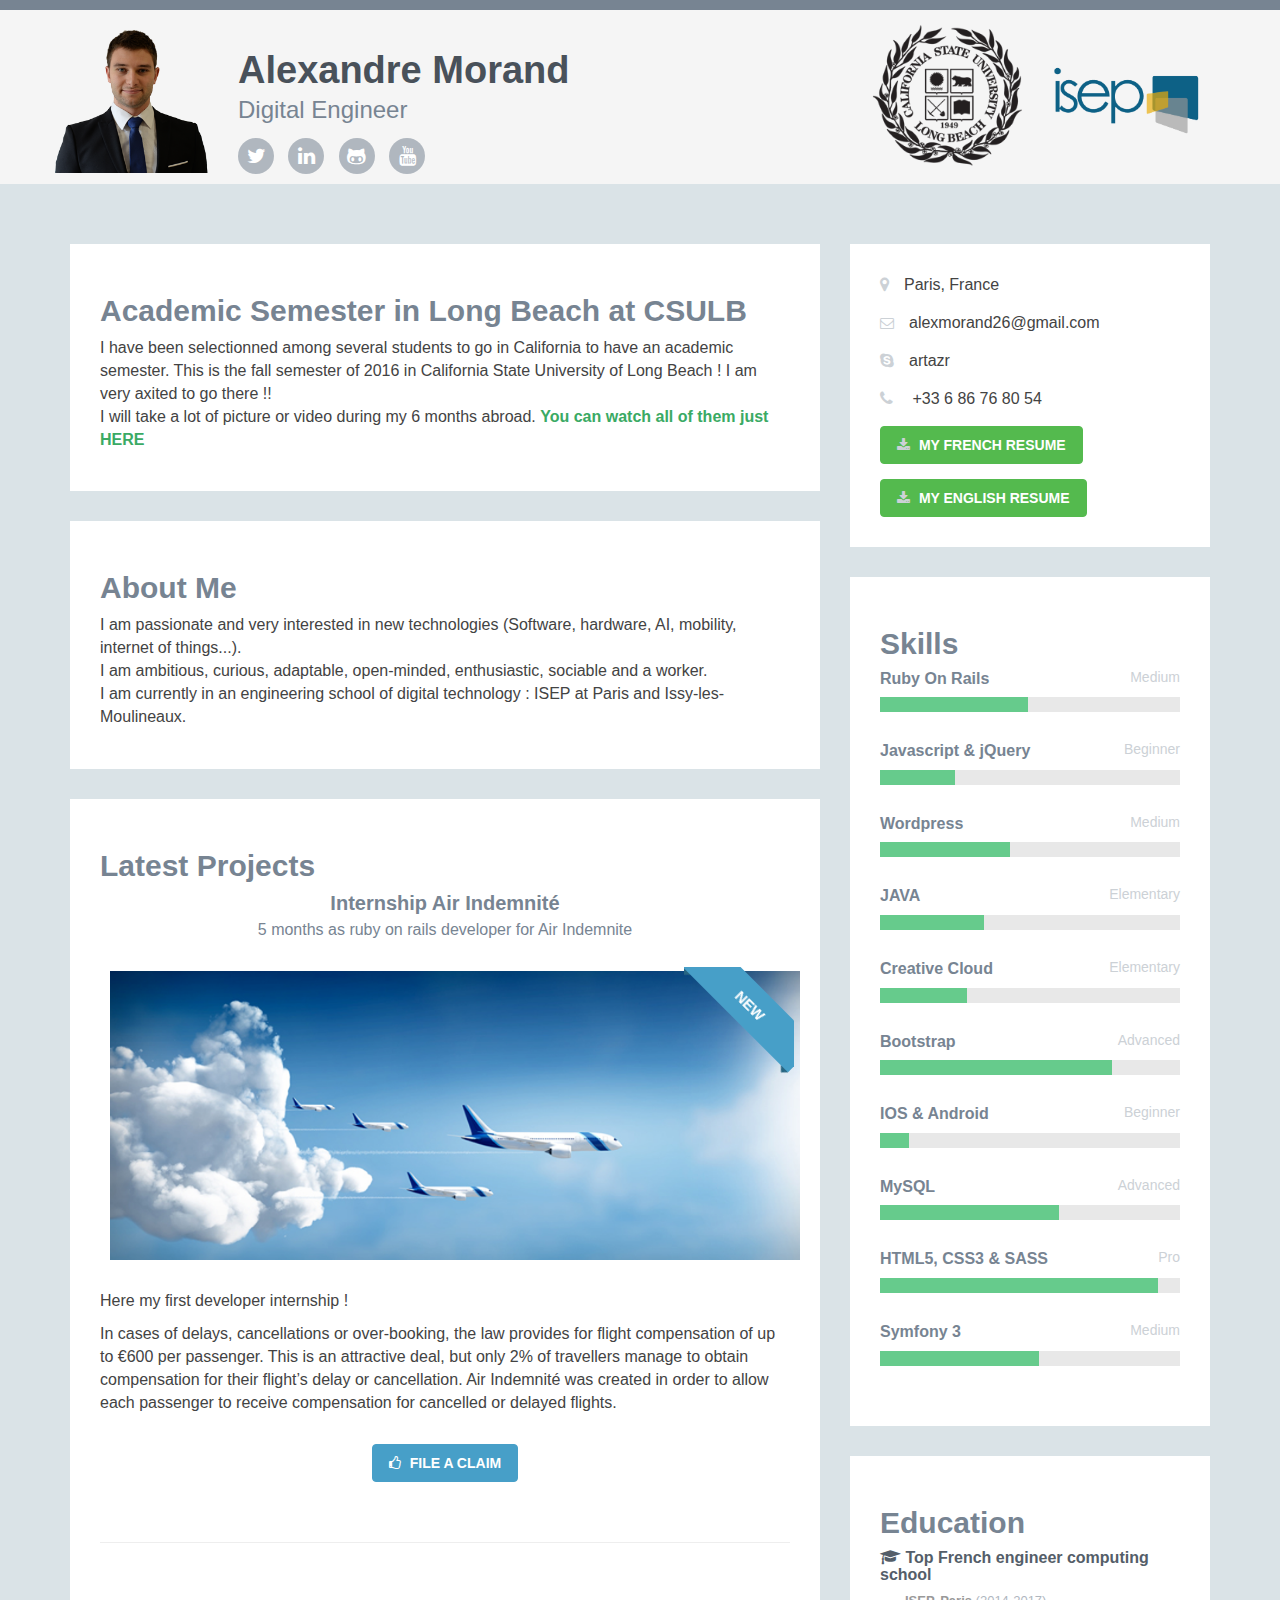
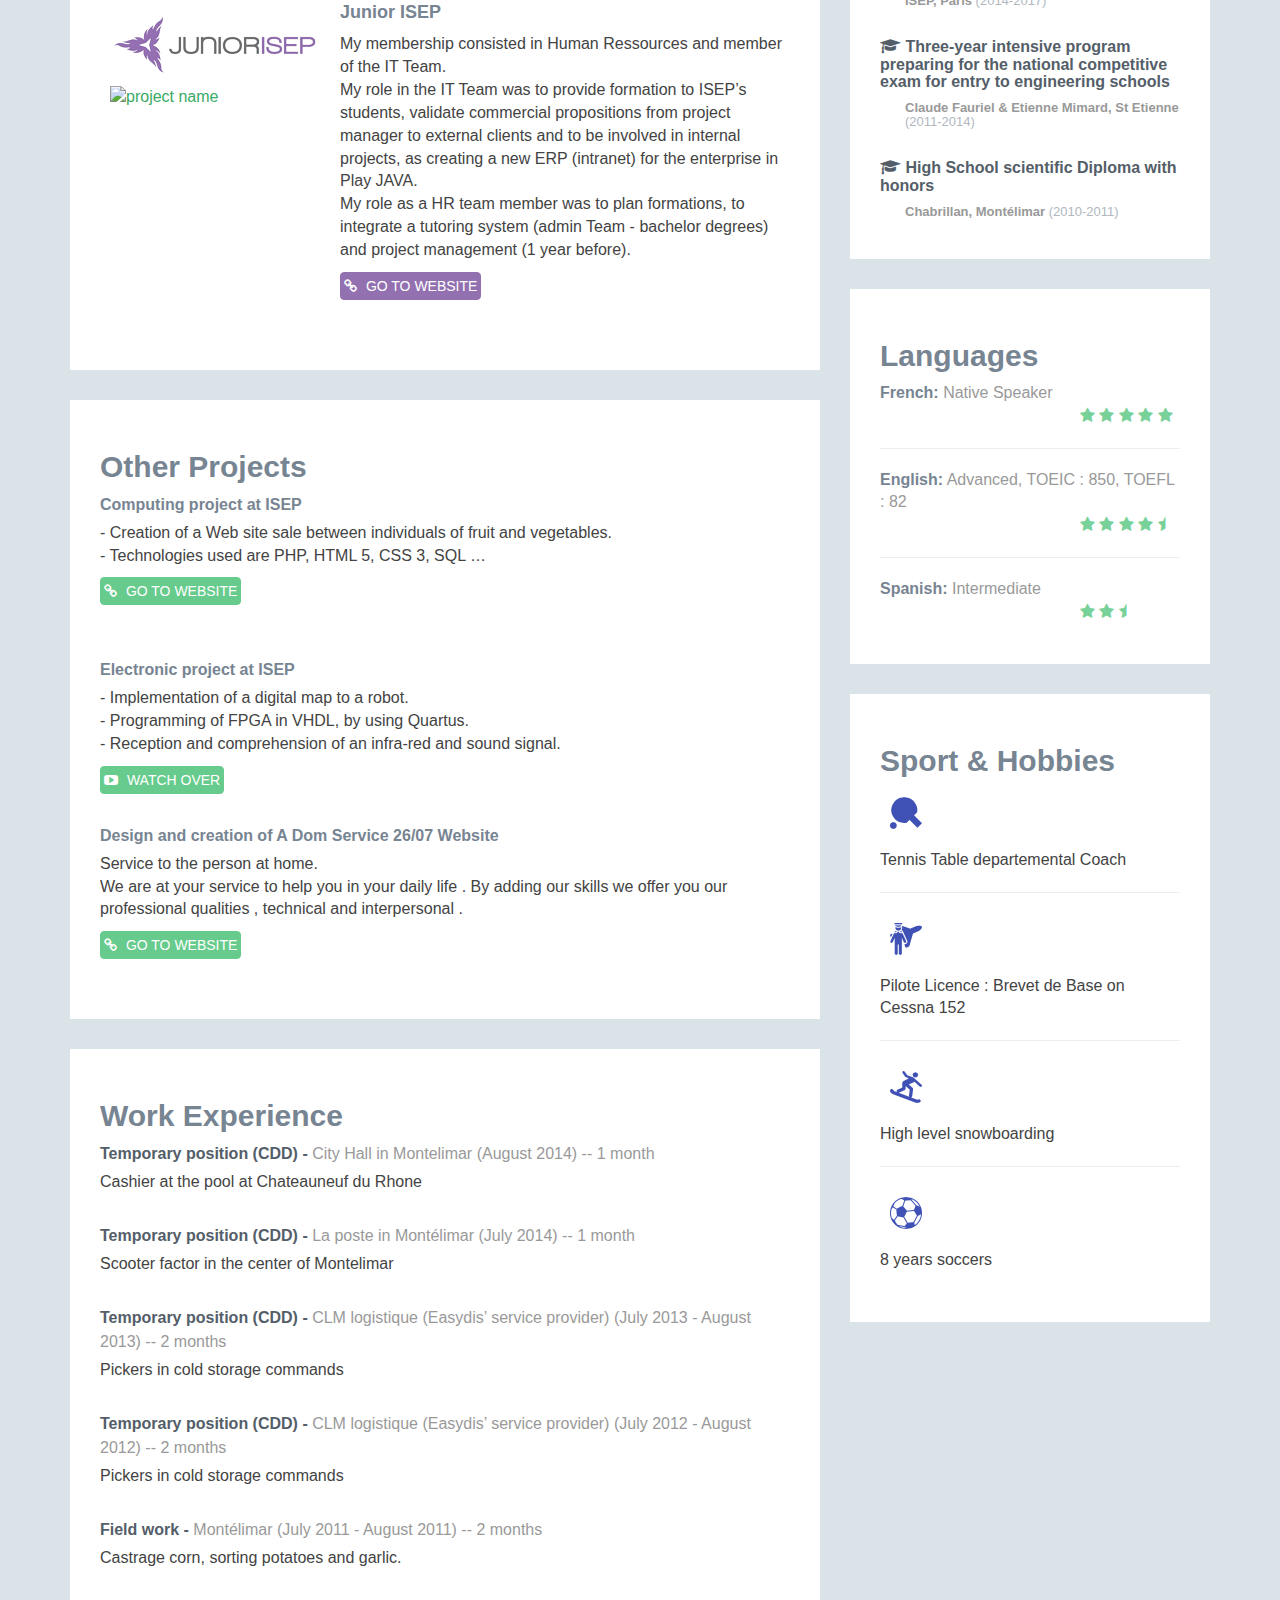
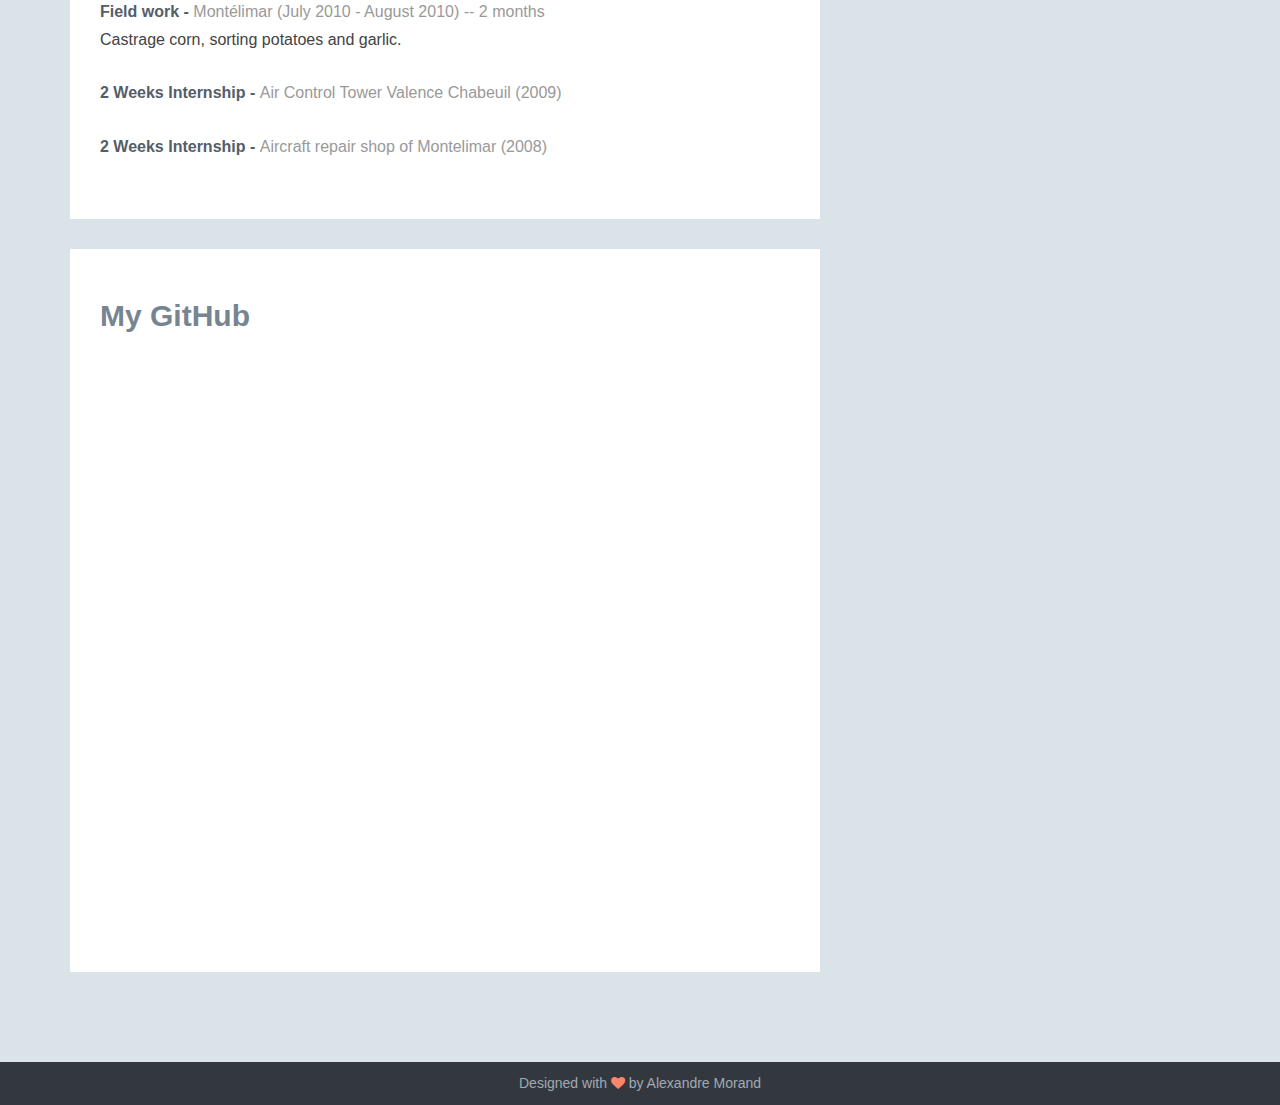
==== commit e0023e05: "n" ====
--- a/index.html
+++ b/index.html
@@ -59,7 +59,7 @@
                         <div class="content">
                             <p>I have been selectionned among several students to go in California to have an academic semester. This is the fall semester of 2016 in California State University of Long Beach ! I am very axited to go there !!
                             <br>
-                                I will take a lot of picture or video during my 6 months abroad. <a href="https://www.icloud.com/sharedalbum/#B0BJ0DiRHG0bkfV"><b>You can watch all of them just HERE</b> </a>
+                                I will take a lot of picture or video during my 6 months abroad. <a href="https://www.icloud.com/sharedalbum/#B0BJ0DiRHG0bkfV" target="_blank"><b>You can watch all of them just HERE</b> </a>
                             </p>
                          
                         </div>
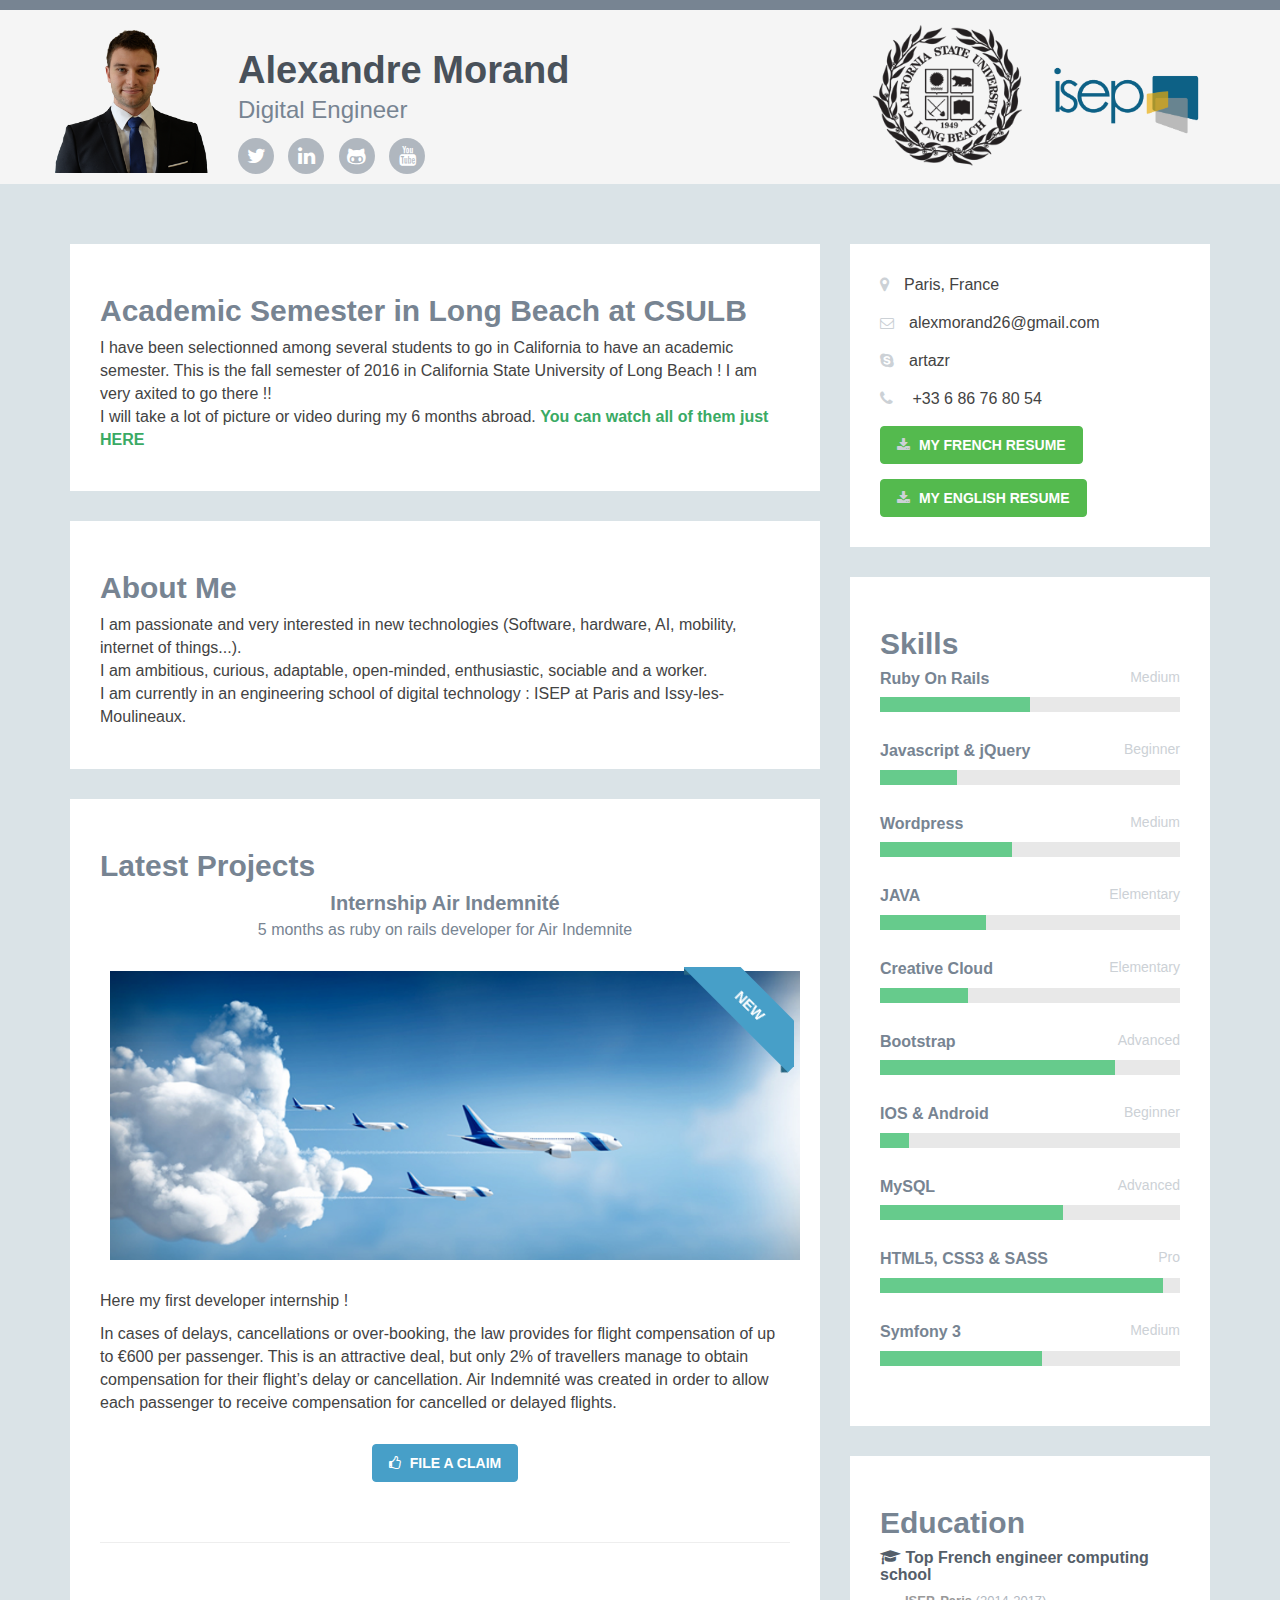
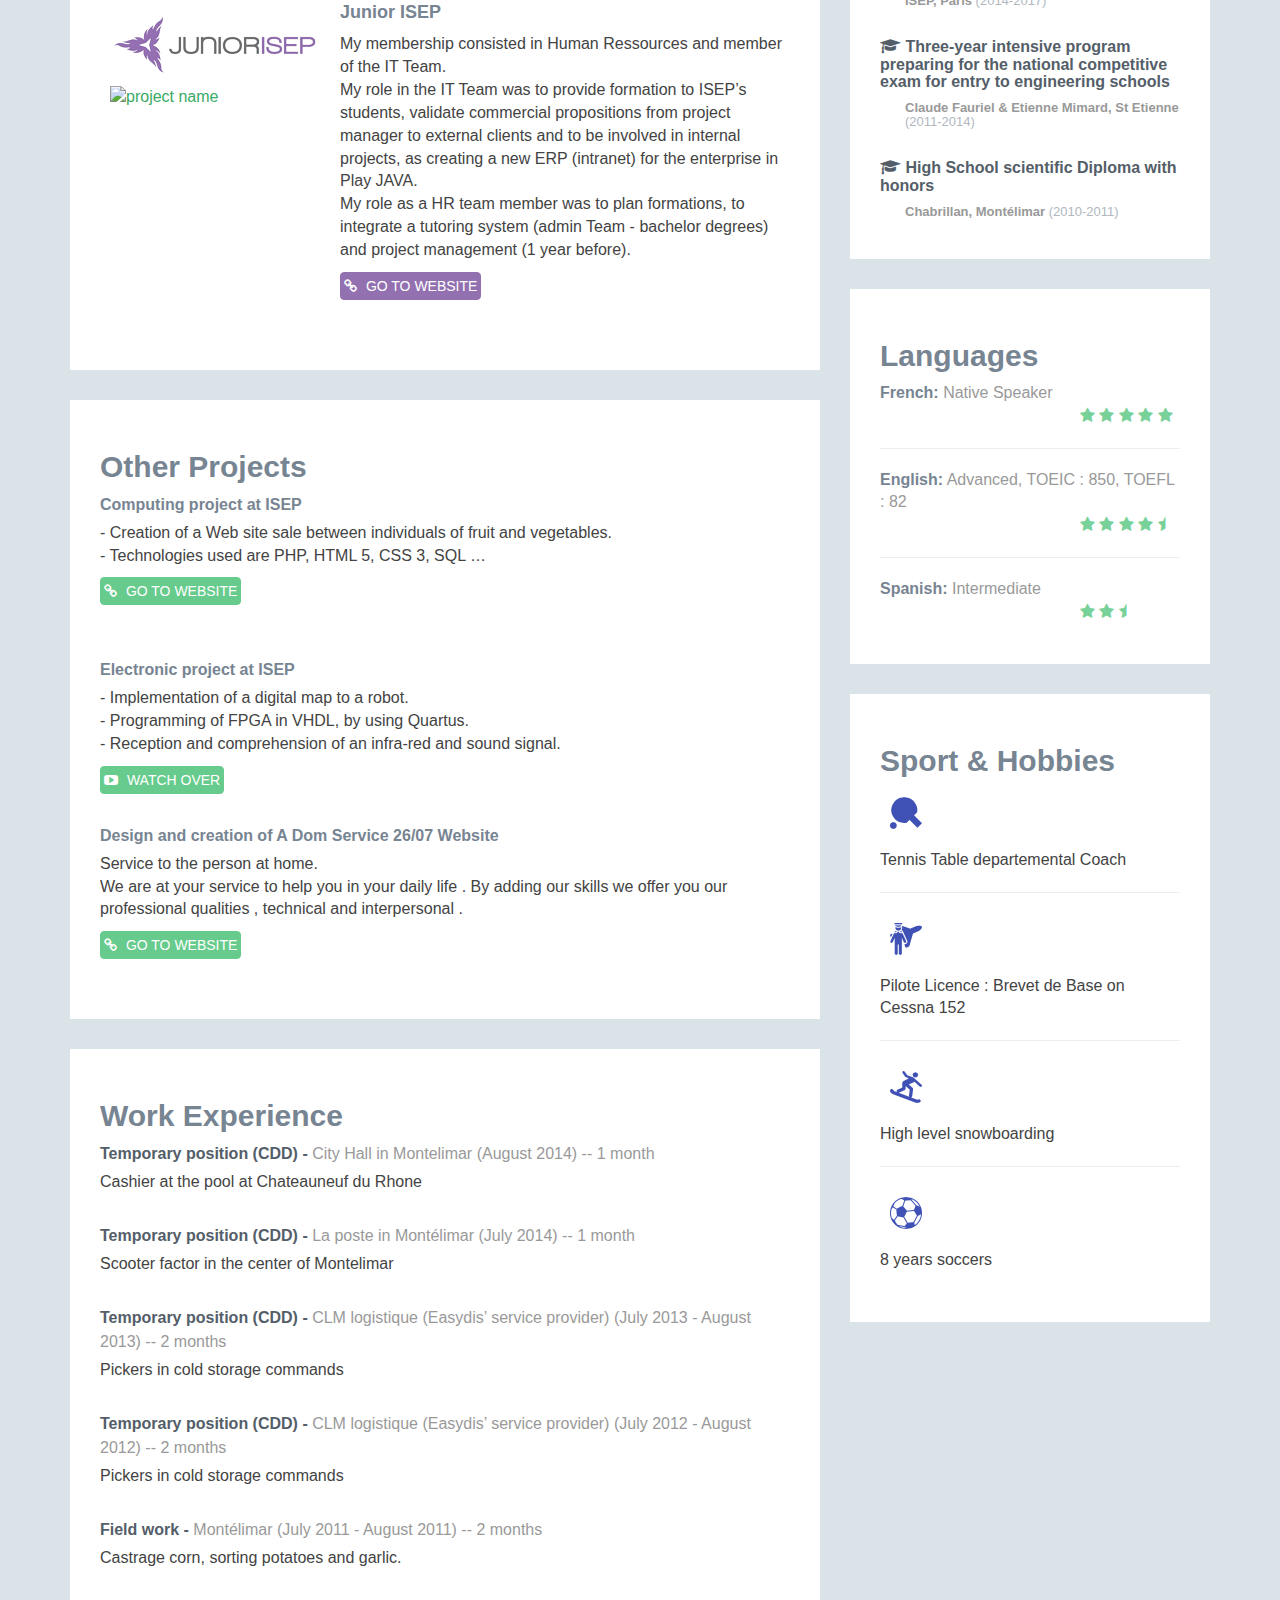
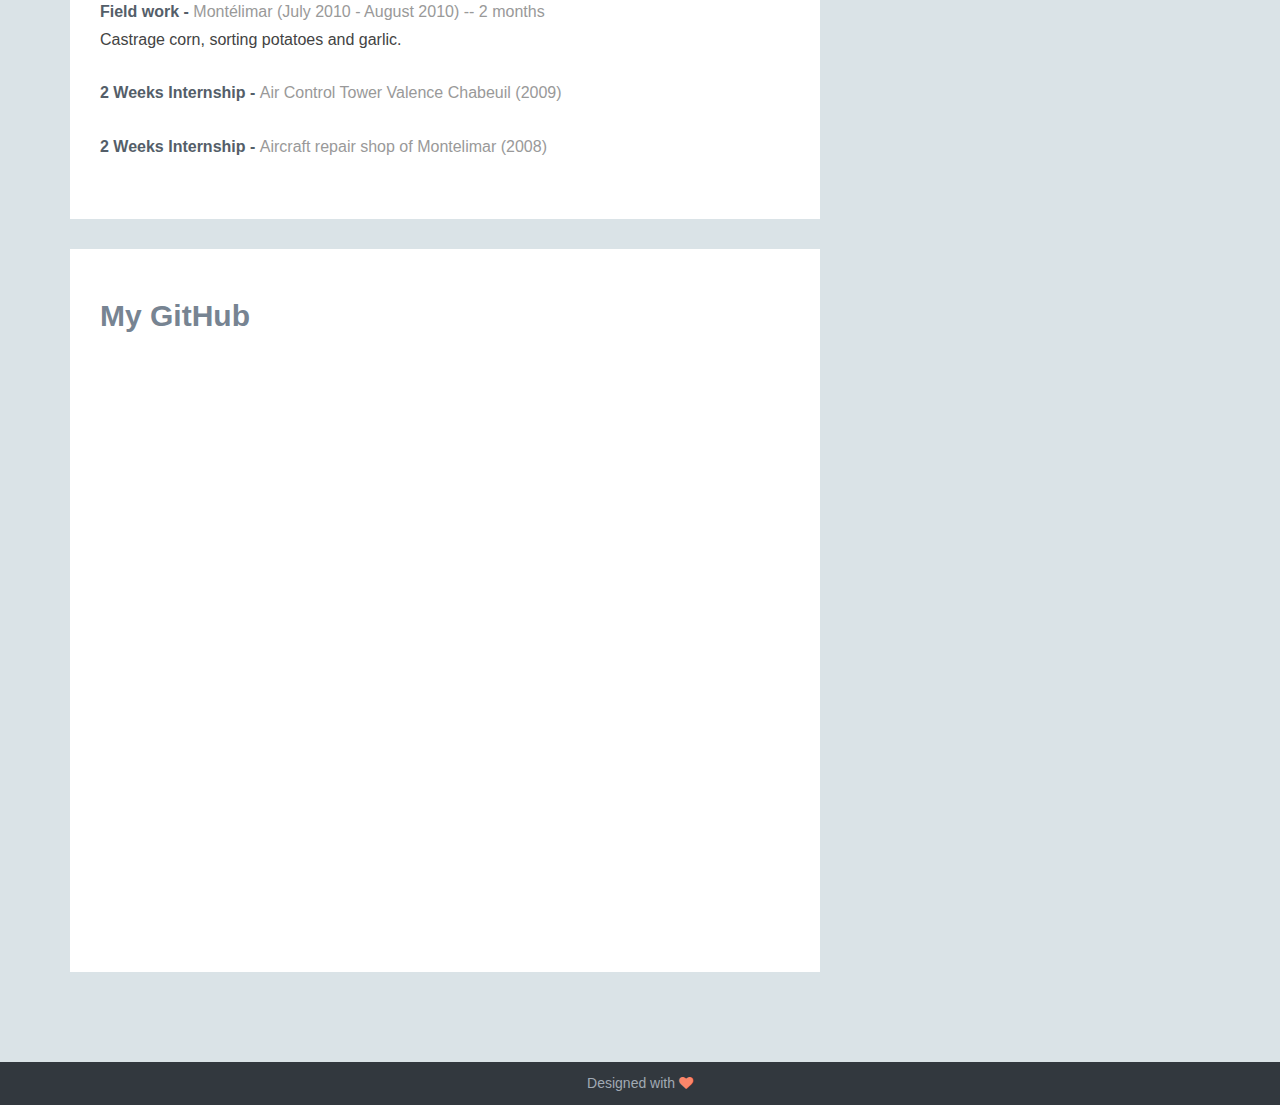
==== commit 24c510c9: "footer update" ====
--- a/index.html
+++ b/index.html
@@ -467,7 +467,7 @@
     
     <footer class="footer">
         <div class="container text-center">
-                <small class="copyright">Designed with <i class="fa fa-heart"></i> by Alexandre Morand</small>
+                <small class="copyright">Designed with <i class="fa fa-heart"></i></small>
         </div>
     </footer>
  
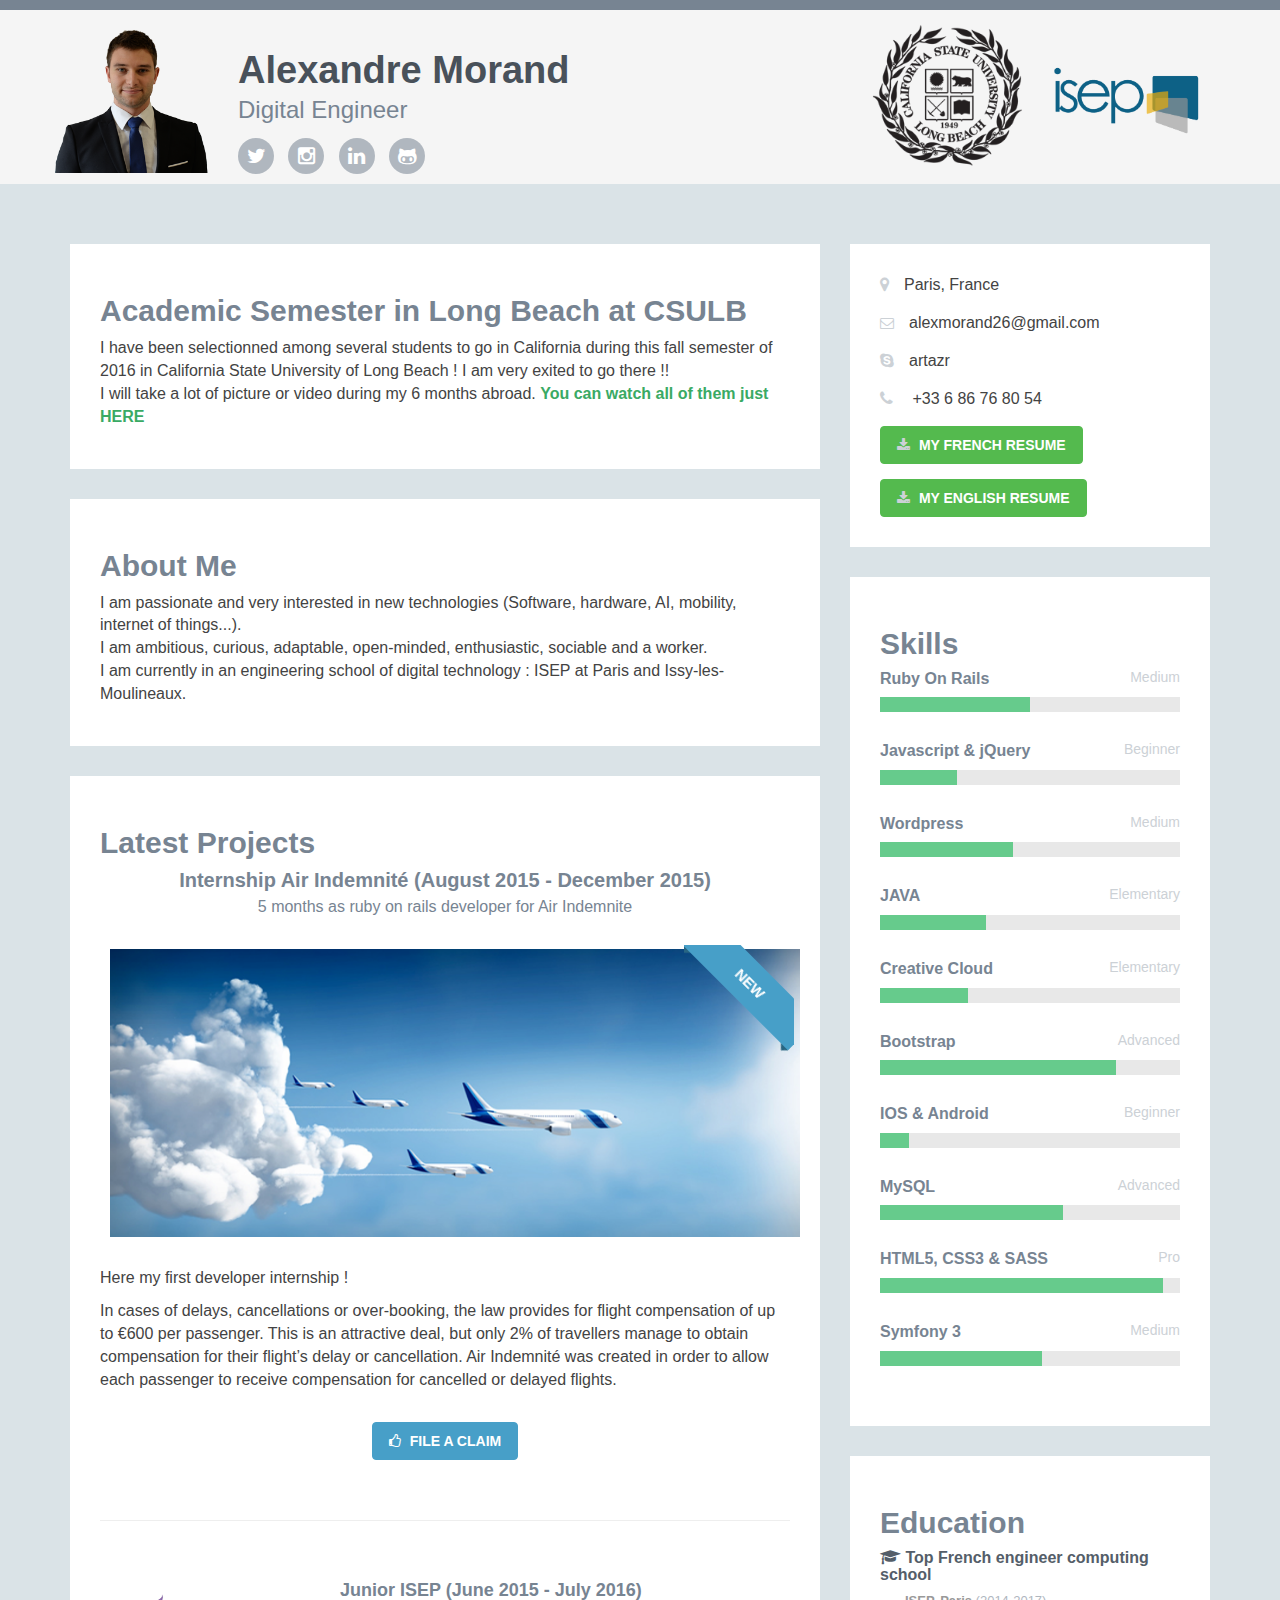
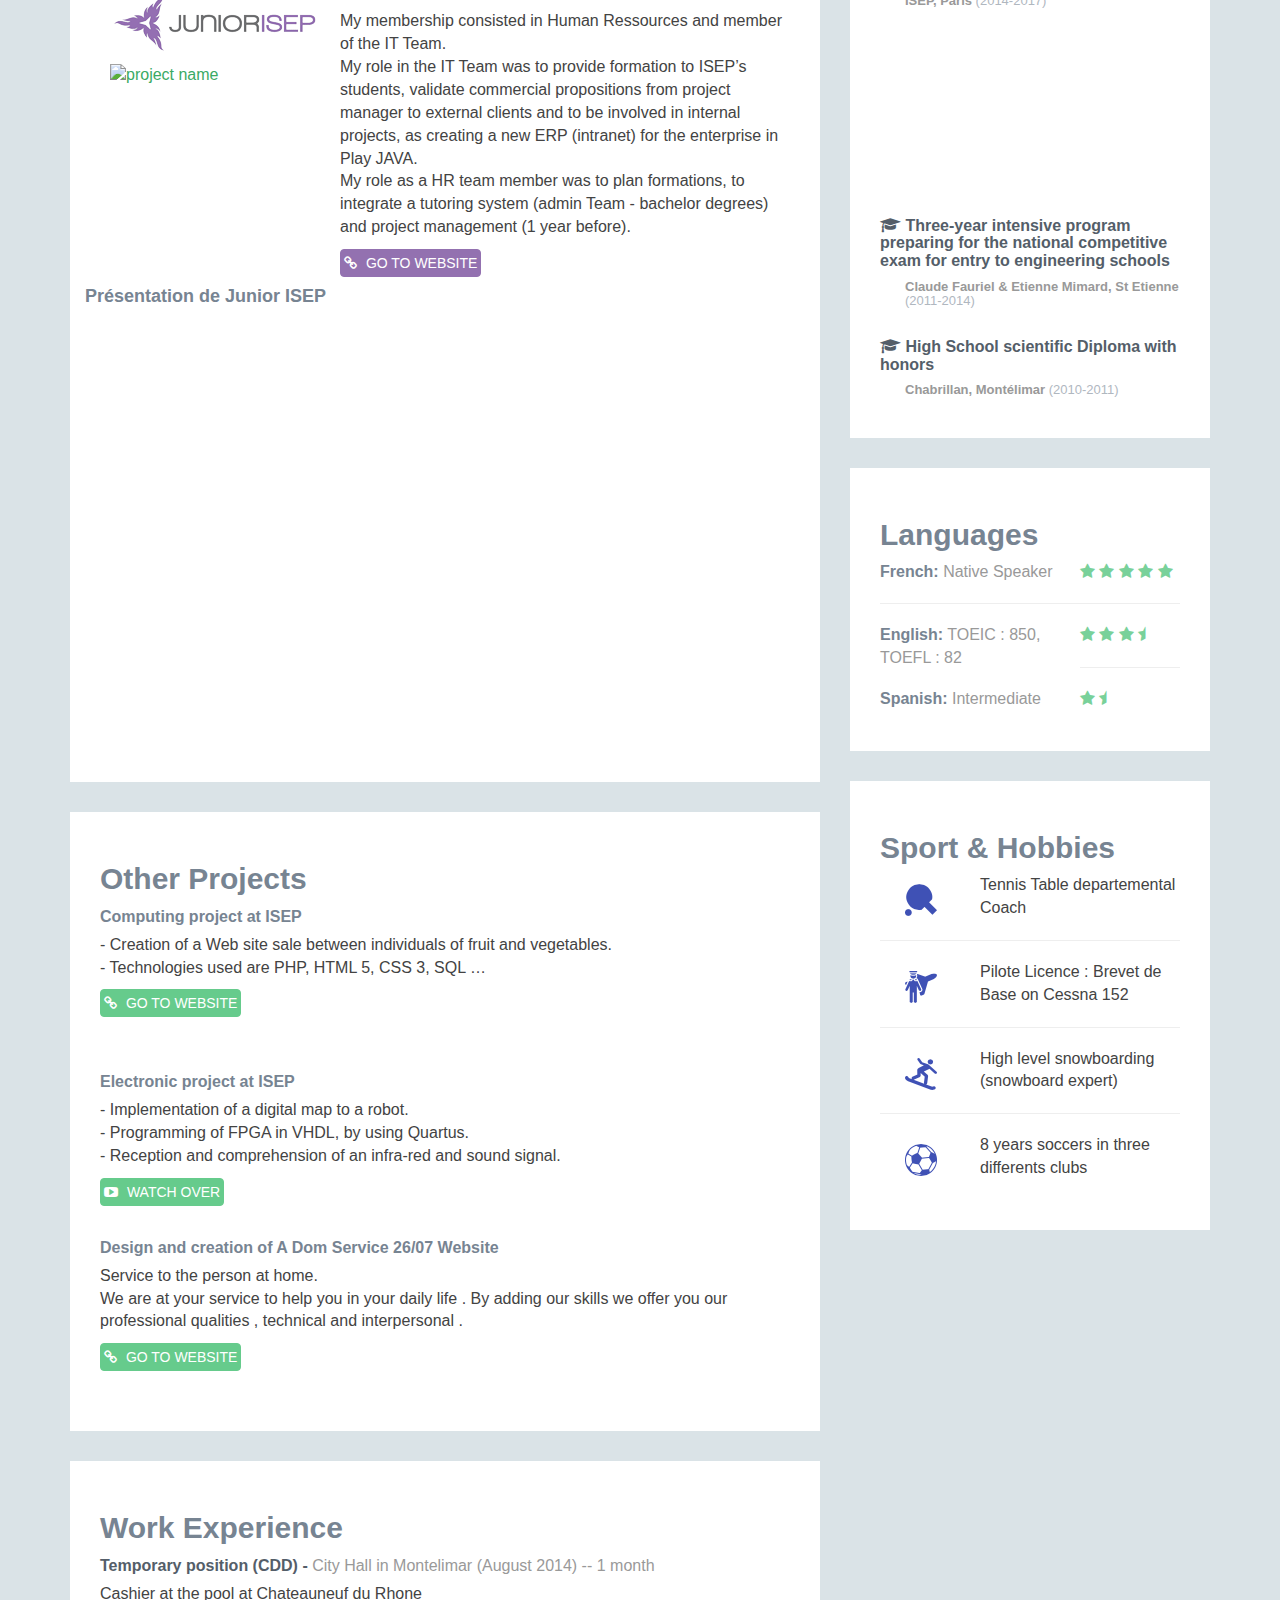
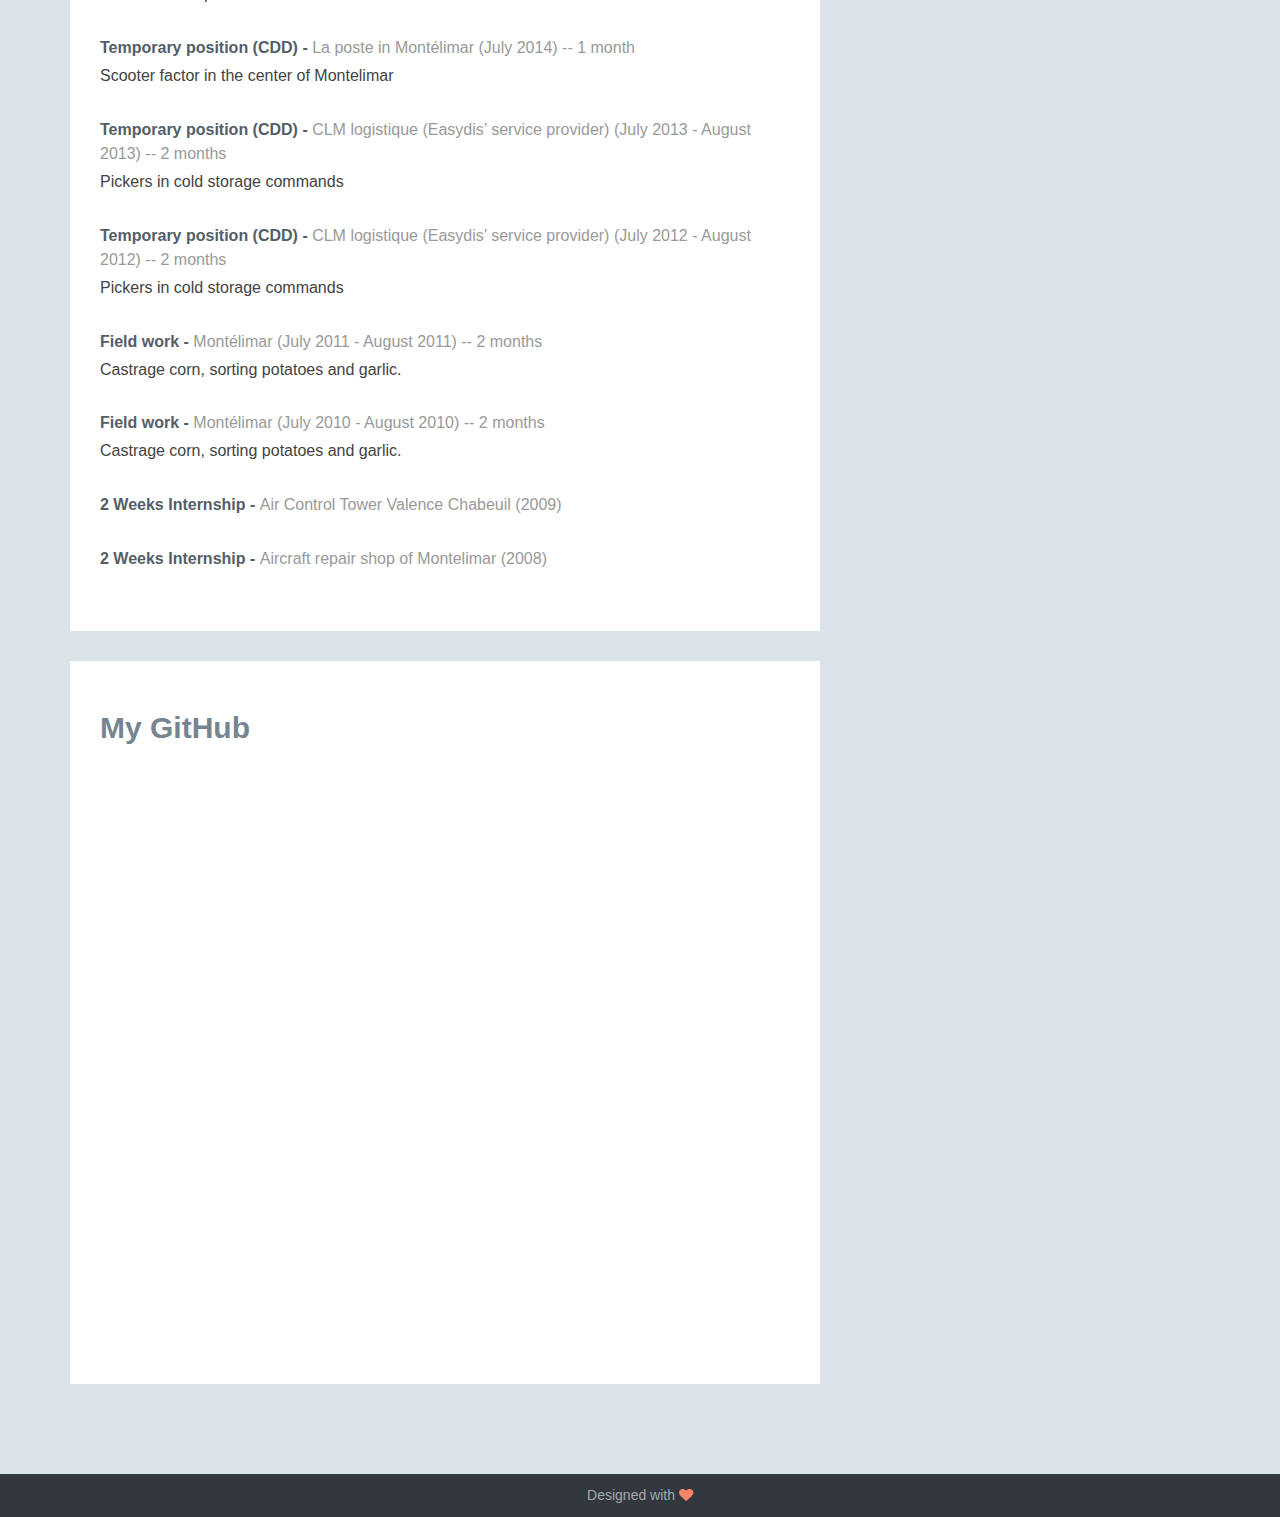
==== commit 052b5ef3: "news JE and some changed text and css" ====
--- a/index.html
+++ b/index.html
@@ -35,10 +35,9 @@
                     <h2 class="desc">Digital Engineer</h2>   
                     <ul class="social list-inline">
                         <li><a href="https://twitter.com/ArTazR" target="_blank"><i class="fa fa-twitter"></i></a></li>                   
-<!--                        <li><a href="https://www.facebook.com/tazer26" target="_blank"><i class="fa fa-facebook"></i></a></li>-->
+                        <li><a href="https://www.instagram.com/artazr/" target="_blank"><i class="fa fa-instagram"></i></a></li>
                         <li><a href="https://fr.linkedin.com/in/morandalexandre" target="_blank"><i class="fa fa-linkedin"></i></a></li>
-                        <li><a href="https://github.com/artazr" target="_blank"><i class="fa fa-github-alt"></i></a></li>            
-                        <li class="last-item"><a href="https://www.youtube.com/c/alexandremorand1" target="_blank"><i class="fa fa-youtube"></i></a></li>                 
+                        <li><a href="https://github.com/artazr" target="_blank"><i class="fa fa-github-alt"></i></a></li>                             
                     </ul> 
                 </div>
                 
@@ -57,7 +56,7 @@
                     <div class="section-inner">
                         <h2 class="heading">Academic Semester in Long Beach at CSULB</h2>
                         <div class="content">
-                            <p>I have been selectionned among several students to go in California to have an academic semester. This is the fall semester of 2016 in California State University of Long Beach ! I am very axited to go there !!
+                            <p>I have been selectionned among several students to go in California during this fall semester of 2016 in California State University of Long Beach ! I am very exited to go there !!
                             <br>
                                 I will take a lot of picture or video during my 6 months abroad. <a href="https://www.icloud.com/sharedalbum/#B0BJ0DiRHG0bkfV" target="_blank"><b>You can watch all of them just HERE</b> </a>
                             </p>
@@ -75,8 +74,6 @@
                             I am ambitious, curious, adaptable, open-minded, enthusiastic, sociable and a worker.
                             <br>
                             I am currently in an engineering school of digital technology : ISEP at Paris and Issy-les-Moulineaux.</p>
-
-                            <!-- <p>It's a good idea to include your personal interests and hobbies as well.</p> -->
                          
                         </div>
                     </div>                 
@@ -85,10 +82,9 @@
                <section class="latest section">
                     <div class="section-inner">
                         <h2 class="heading">Latest Projects</h2>
-                        <div class="content">    
-                                               
+                        <div class="content">                     
                             <div class="item featured text-center">
-                                <h3 class="title"><a href="http://www.air-indemnite.com" target="_blank">Internship Air Indemnité</a></h3>
+                                <h3 class="title"><a href="http://www.air-indemnite.com" target="_blank">Internship Air Indemnité (August 2015 - December 2015)</a></h3>
                                 <p class="summary">5 months as ruby on rails developer for Air Indemnite</p>
                                 <div class="featured-image">
                                     <a href="http://www.air-indemnite.com" target="_blank">
@@ -112,12 +108,17 @@
                                 <img class="img-responsive project-image" src="assets/images/juniorisep_prez.png" alt="project name" />
                                 </a>
                                 <div class="desc col-md-8 col-sm-8 col-xs-12">
-                                    <h3 class="title"><a href="http://www.juniorisep.com" target="_blank">Junior ISEP</a></h3>
+                                    <h3 class="title"><a href="http://www.juniorisep.com" target="_blank">Junior ISEP (June 2015 - July 2016)</a></h3>
                                     <p>My membership consisted in Human Ressources and member of the IT Team.<br>
                                         My role in the IT Team was to provide formation to ISEP’s students, validate commercial propositions from project manager to external clients and to be involved in internal projects, as creating a new ERP (intranet) for the enterprise in Play JAVA.<br>
                                         My role as a HR team member was to plan formations, to integrate a tutoring system (admin Team - bachelor degrees)  and project management (1 year before).</p>
                                     <p><a class="btn btn-cta-small" href="http://www.juniorisep.com" target="_blank"><i class="fa fa-link"></i> go to website</a></p>
-                                </div>                        
+                                </div>
+                                <br>
+                                <h4> Présentation de Junior ISEP</h4>
+                                <div class="embed-responsive embed-responsive-16by9">
+                                    <iframe src="https://player.vimeo.com/video/158319004" class="embed-responsive-item" width="auto" height="auto" frameborder="0" webkitallowfullscreen mozallowfullscreen allowfullscreen></iframe>
+                                </div>
                             </div>
                         </div> 
                     </div>                
@@ -338,6 +339,9 @@
                             <div class="item">                      
                                 <h3 class="title"><p><i class="fa fa-graduation-cap"></i> Top French engineer computing school</p></h3>
                                 <h4 class="university">ISEP, Paris <span class="year">(2014-2017)</span></h4>
+                                <div class="embed-responsive embed-responsive-16by9">
+                                <iframe class="embed-responsive-item" width="auto" height="auto" src="https://www.youtube.com/embed/KVxRa9lzh_U" frameborder="0" allowfullscreen></iframe>
+                                </div>
                             </div>
                             <div class="item">
                                 <h3 class="title"><p><i class="fa fa-graduation-cap"></i> Three-year intensive program preparing for the national competitive exam for entry to engineering schools</p></h3>
@@ -357,27 +361,33 @@
                         <div class="content">
                             <ul class="list-unstyled">
                                 <li class="item">
-                                    <span class="title"><strong>French:</strong></span>
-                                    <span class="level">Native Speaker <br class="visible-xs"/></span>
-                                        <div class="col-md-offset-8">
+                                    <div class="col-md-8 language">
+                                        <span class="title"><strong>French:</strong></span>
+                                        <span class="level">Native Speaker <br class="visible-xs"/></span>
+                                    </div>
+                                    <div class="col-md-offset-8">
                                             <i class="fa fa-star"></i> <i class="fa fa-star"></i> <i class="fa fa-star"></i> <i class="fa fa-star"></i> <i class="fa fa-star"></i>
-                                        </div>
+                                    </div>
                                 </li>
                                 <hr>
                                 <li class="item">
-                                    <span class="title"><strong>English:</strong></span>
-                                    <span class="level"> Advanced, TOEIC : 850, TOEFL : 82 <br class="visible-sm visible-xs"/></span>
-                                        <div class="col-md-offset-8">
-                                            <i class="fa fa-star"></i> <i class="fa fa-star"></i> <i class="fa fa-star"></i> <i class="fa fa-star"></i> <i class="fa fa-star-half"></i>
-                                        </div>
+                                    <div class="col-md-8 language">
+                                        <span class="title"><strong>English:</strong></span>
+                                        <span class="level">TOEIC : 850, TOEFL : 82 <br class="visible-sm visible-xs"/></span>
+                                    </div>
+                                    <div class="col-md-offset-8">
+                                        <i class="fa fa-star"></i> <i class="fa fa-star"></i> <i class="fa fa-star"></i> <i class="fa fa-star-half"></i>
+                                    </div>
                                 </li>
                                 <hr>
                                 <li class="item">
+                                <div class="col-md-8 language">
                                     <span class="title"><strong>Spanish:</strong></span>
                                     <span class="level"> Intermediate <br class="visible-sm visible-xs"/></span>
-                                        <div class="col-md-offset-8">
-                                            <i class="fa fa-star"></i> <i class="fa fa-star"></i> <i class="fa fa-star-half"></i> </i>
-                                        </div>
+                                </div>
+                                <div class="col-md-offset-8">
+                                    <i class="fa fa-star"></i> <i class="fa fa-star-half"></i> </i>
+                                </div>
                                 </li>
                             </ul>
                         </div>
@@ -388,20 +398,40 @@
                     <div class="section-inner">
                         <h2 class="heading">Sport & Hobbies</h2>
                             <div class="content">
-                                <div class="item">                      
-                                    <img src ="assets/images/table-tennis.png" /><p>Tennis Table departemental Coach</p>
+                                <div class="item">
+                                    <div class="col-md-4">                      
+                                        <img src ="assets/images/table-tennis.png" />
+                                    </div>
+                                    <div class="col-md-offset-4">
+                                        <p>Tennis Table departemental Coach</p>
+                                    </div>
                                 </div>
                                 <hr>
                                 <div class="item">                      
-                                    <img src ="assets/images/pilot.png" /><p>Pilote Licence : Brevet de Base on Cessna 152</p>
+                                    <div class="col-md-4">                      
+                                        <img src ="assets/images/pilot.png" />
+                                    </div>
+                                    <div class="col-md-offset-4">
+                                        <p>Pilote Licence : Brevet de Base on Cessna 152</p>
+                                    </div>
                                 </div>
                                 <hr>
                                 <div class="item">                      
-                                    <img src ="assets/images/snowboard.png" /><p>High level snowboarding</p>
+                                    <div class="col-md-4">                      
+                                        <img src ="assets/images/snowboard.png" />
+                                    </div>
+                                    <div class="col-md-offset-4">
+                                        <p>High level snowboarding (snowboard expert)</p>
+                                    </div>
                                 </div>
                                 <hr>
                                 <div class="item">                      
-                                    <img src ="assets/images/soccer.png" /><p>8 years soccers</p>
+                                    <div class="col-md-4">                      
+                                        <img src ="assets/images/soccer.png" />
+                                    </div>
+                                    <div class="col-md-offset-4">
+                                        <p>8 years soccers in three differents clubs</p>
+                                    </div>
                                 </div>
                             </div>
                     </div>
--- a/assets/css/styles.css
+++ b/assets/css/styles.css
@@ -506,6 +506,9 @@
 }
 .languages .item .fa {
   color: #79d19a;
+}
+.language{
+  padding: 0px;
 }
 /* sport Section */
 .sport .item {
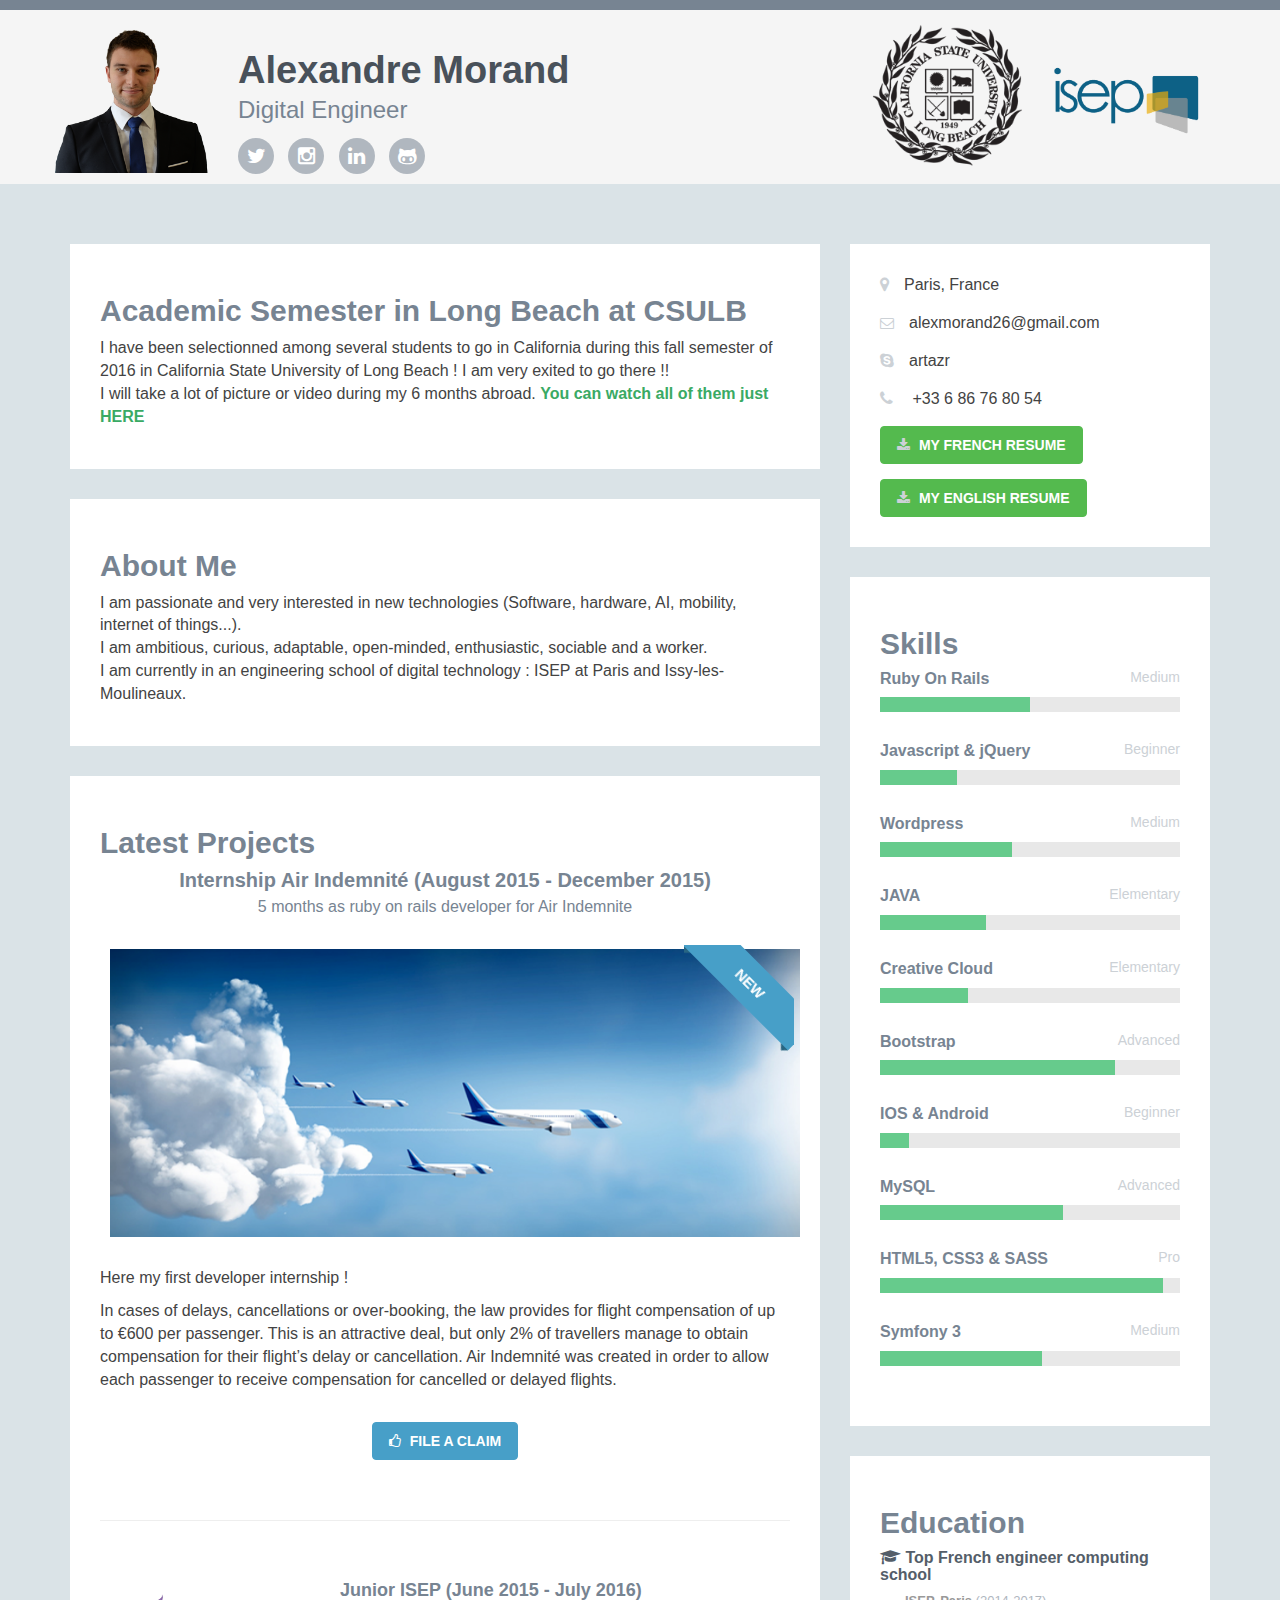
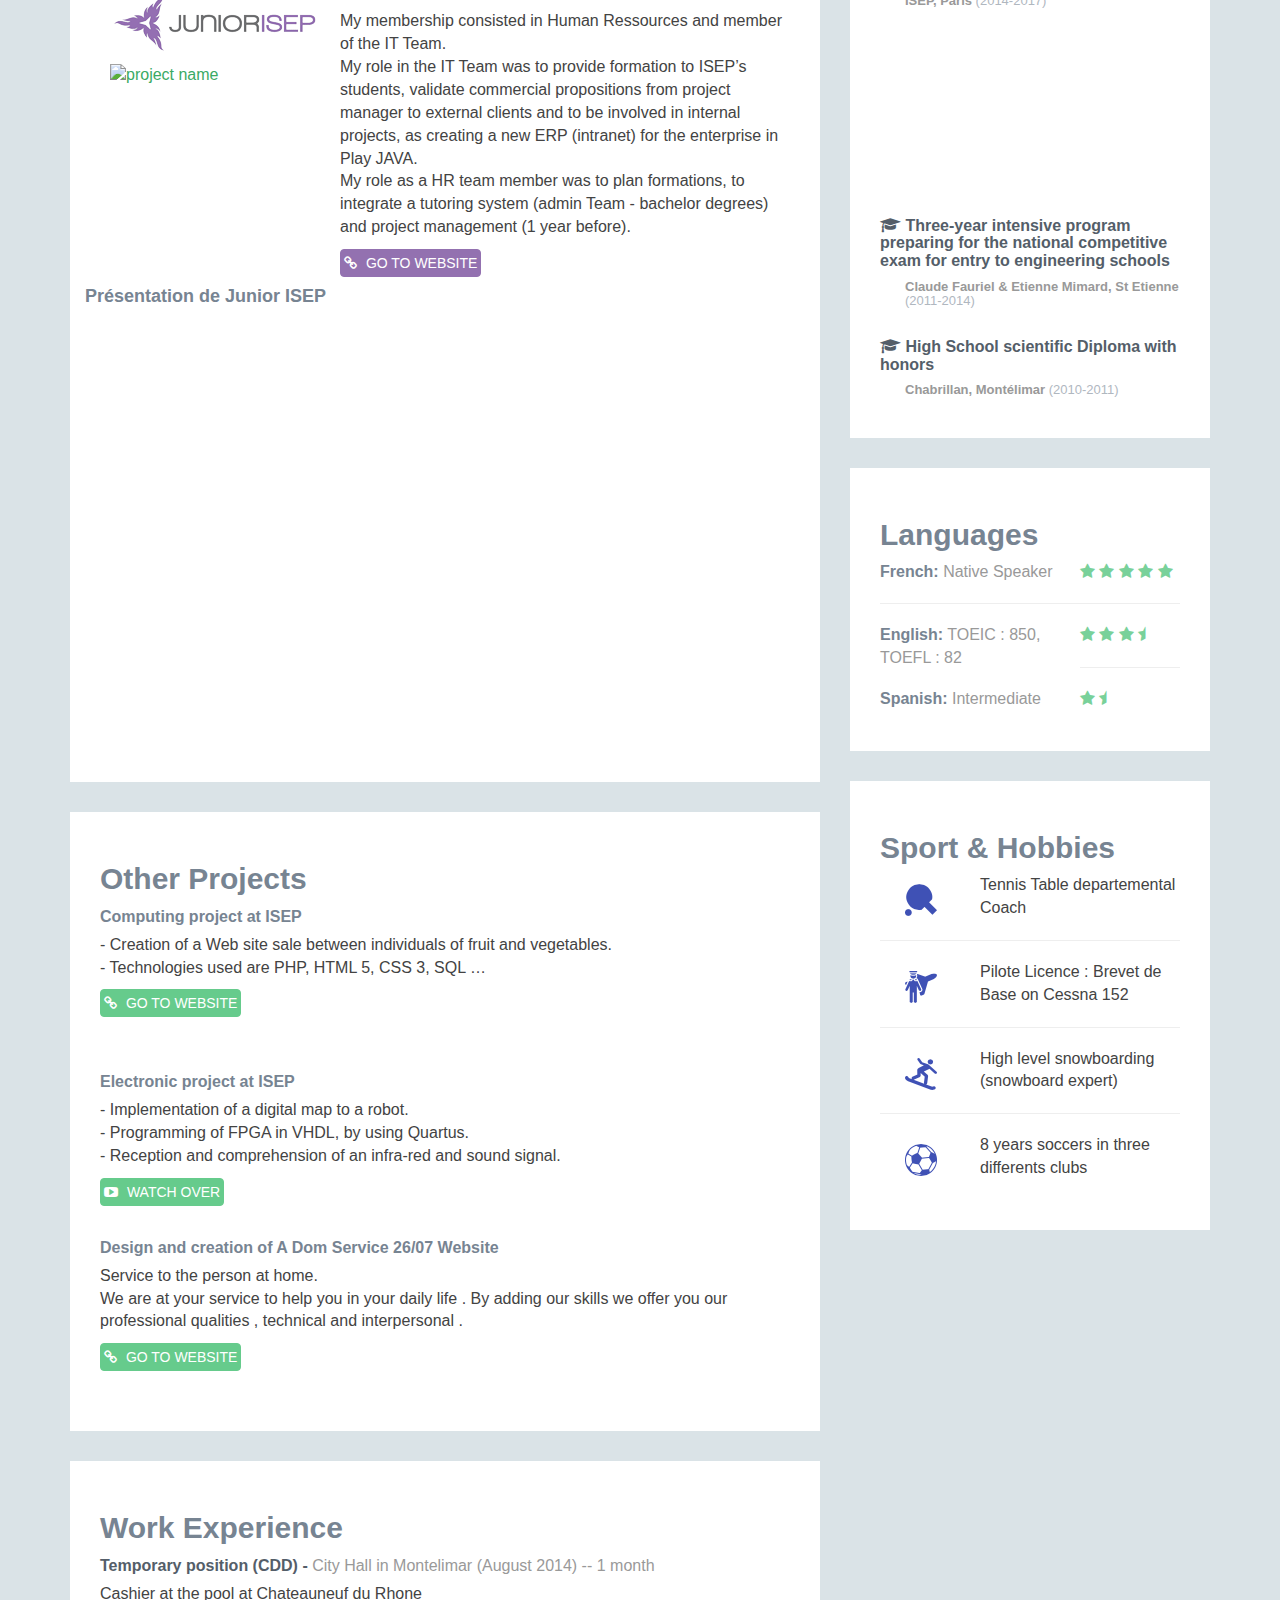
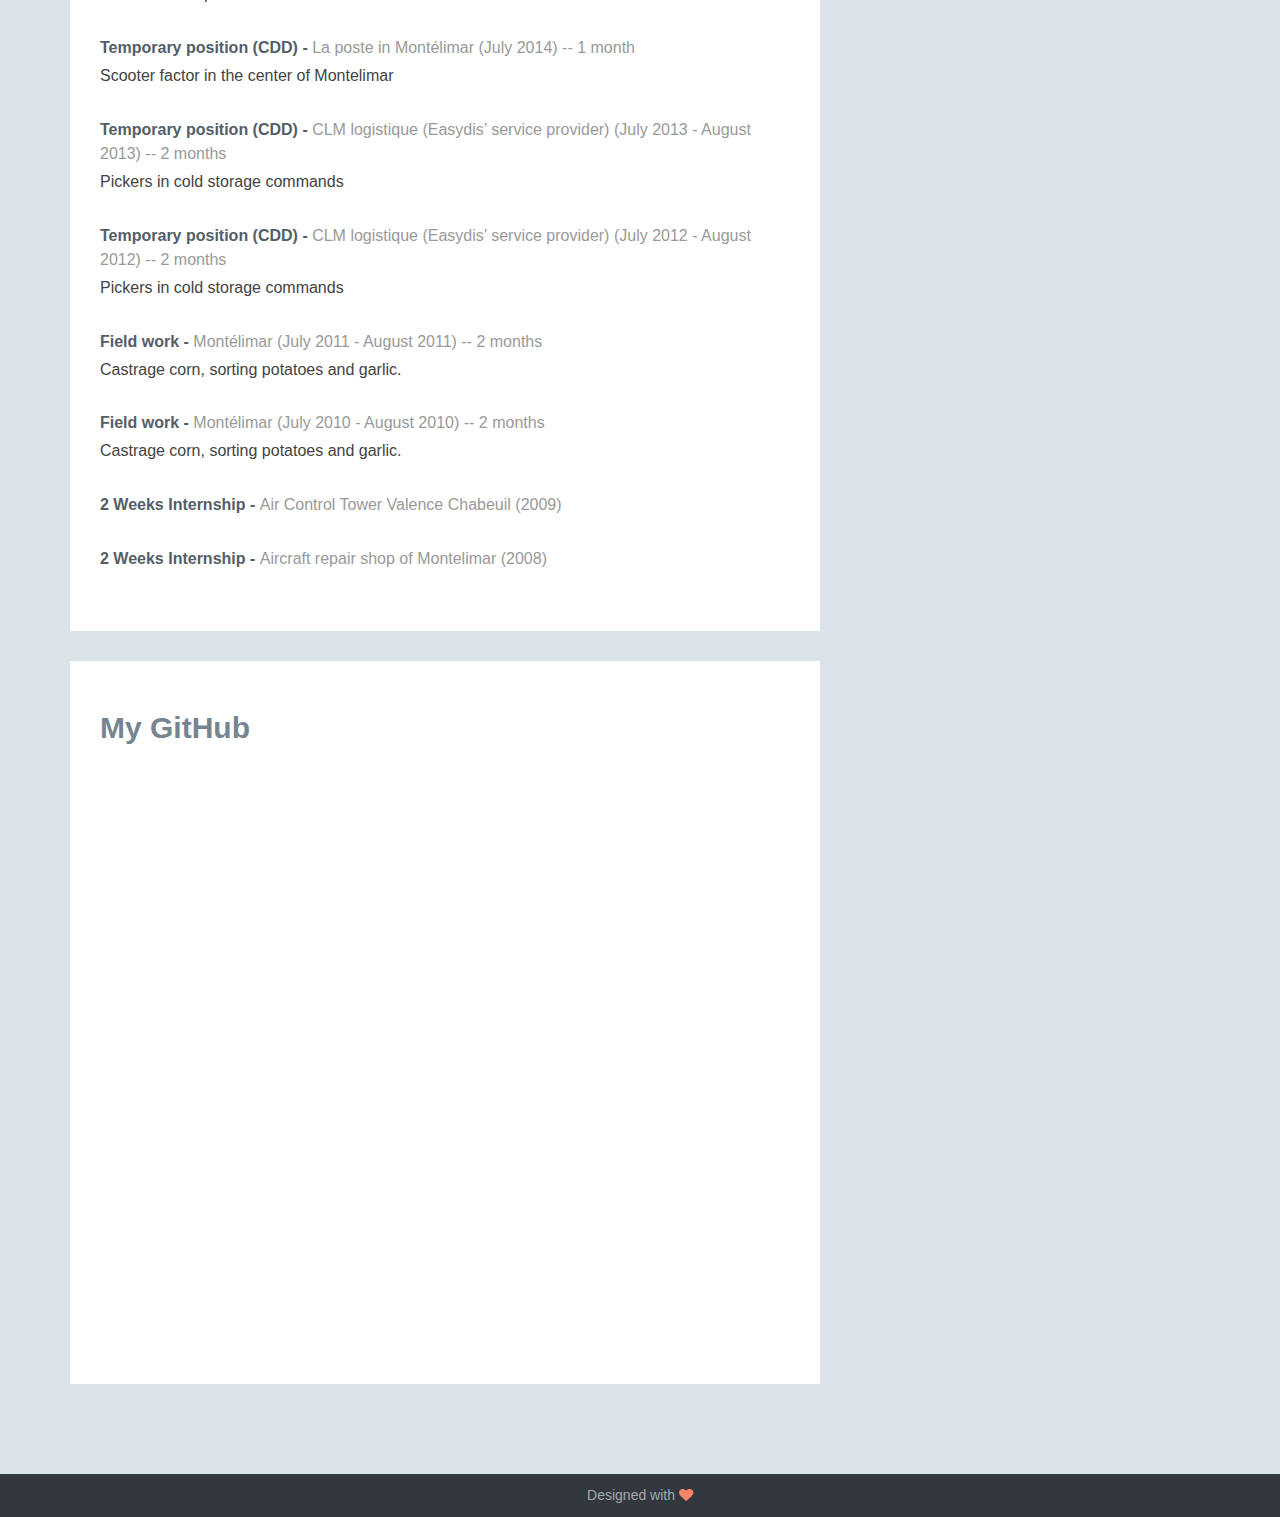
==== commit d19c9f93: "some changes" ====
--- a/index.html
+++ b/index.html
@@ -1,29 +1,28 @@
 <!DOCTYPE html>
-<html lang="en"> 
+<html lang="en">
 <head>
     <title>Alexandre Morand</title>
-    
+
     <meta charset="utf-8">
     <meta http-equiv="X-UA-Compatible" content="IE=edge">
     <meta name="viewport" content="width=device-width, initial-scale=1.0">
     <meta name="description" content="This is my website, my portfolio. I have my personnal resume and my main projects on it. i am a digital engineer sutdying at ISEP in Paris. ">
-    <meta name="author" content="Alexandre Morand">    
-    <link rel="shortcut icon" href="favicon.ico">  
+    <meta name="author" content="Alexandre Morand">
+    <link rel="shortcut icon" href="favicon.ico">
     <!-- <link href='http://fonts.googleapis.com/css?family=Lato:300,400,300italic,400italic' rel='stylesheet' type='text/css'>
     <link href='http://fonts.googleapis.com/css?family=Montserrat:400,700' rel='stylesheet' type='text/css'>  -->
-   
-    <link rel="stylesheet" href="assets/plugins/bootstrap/css/bootstrap.min.css">   
-   
-    
-    
+
+    <link rel="stylesheet" href="assets/plugins/bootstrap/css/bootstrap.min.css">
+
+
     <link rel="stylesheet" href="assets/plugins/font-awesome/css/font-awesome.css">
-    
+
     <link rel="stylesheet" href="assets/plugins/github-activity/dist/github-activity-0.1.1.min.css">
     <link rel="stylesheet" href="assets/plugins/github-activity/dist/octicons/octicons.min.css">
-    
+
     <link id="theme-style" rel="stylesheet" href="assets/css/styles.css">
-    
-</head> 
+
+</head>
 
 <body>
     <header class="header">
@@ -32,23 +31,23 @@
                 <a href="index.html"><img class="profile-image img-responsive pull-left" src="assets/images/profile-sans-fond-petit.png" alt="Alexandre Morand" /></a>
                 <div class="profile-content pull-left">
                     <h1 class="name">Alexandre Morand</h1>
-                    <h2 class="desc">Digital Engineer</h2>   
+                    <h2 class="desc">Digital Engineer</h2>
                     <ul class="social list-inline">
-                        <li><a href="https://twitter.com/ArTazR" target="_blank"><i class="fa fa-twitter"></i></a></li>                   
+                        <li><a href="https://twitter.com/ArTazR" target="_blank"><i class="fa fa-twitter"></i></a></li>
                         <li><a href="https://www.instagram.com/artazr/" target="_blank"><i class="fa fa-instagram"></i></a></li>
                         <li><a href="https://fr.linkedin.com/in/morandalexandre" target="_blank"><i class="fa fa-linkedin"></i></a></li>
-                        <li><a href="https://github.com/artazr" target="_blank"><i class="fa fa-github-alt"></i></a></li>                             
-                    </ul> 
+                        <li><a href="https://github.com/artazr" target="_blank"><i class="fa fa-github-alt"></i></a></li>
+                    </ul>
                 </div>
-                
+
                 <a href="http://www.isep.fr/" target="_blank"><img class="img-responsive project-image isep pull-right hidden-sm hidden-xs" src="assets/images/isep-logo.png" alt="ISEP" /></a>
-                
+
                 <a href="https://www.csulb.edu/" target="_blank"><img class="img-responsive project-image csulb pull-right hidden-sm hidden-xs" src="assets/images/csulb.png" alt="CSULB" /></a>
             </div>
-                <!--<a class="btn btn-cta-primary pull-right cv-fr" href="cv-fr.pdf" download="cv-fr" target="_blank"><i class="fa fa-download"></i> Download my french resume</a> -->   
+                <!--<a class="btn btn-cta-primary pull-right cv-fr" href="cv-fr.pdf" download="cv-fr" target="_blank"><i class="fa fa-download"></i> Download my french resume</a> -->
         </div>
     </header>
-    
+
     <div class="container sections-wrapper">
         <div class="row">
             <div class="primary col-md-8 col-sm-12 col-xs-12">
@@ -60,11 +59,11 @@
                             <br>
                                 I will take a lot of picture or video during my 6 months abroad. <a href="https://www.icloud.com/sharedalbum/#B0BJ0DiRHG0bkfV" target="_blank"><b>You can watch all of them just HERE</b> </a>
                             </p>
-                         
-                        </div>
-                    </div>                 
+
+                        </div>
+                    </div>
                 </section>
-                
+
                 <section class="about section">
                     <div class="section-inner">
                         <h2 class="heading">About Me</h2>
@@ -74,15 +73,15 @@
                             I am ambitious, curious, adaptable, open-minded, enthusiastic, sociable and a worker.
                             <br>
                             I am currently in an engineering school of digital technology : ISEP at Paris and Issy-les-Moulineaux.</p>
-                         
-                        </div>
-                    </div>                 
+
+                        </div>
+                    </div>
                 </section>
-    
+
                <section class="latest section">
                     <div class="section-inner">
                         <h2 class="heading">Latest Projects</h2>
-                        <div class="content">                     
+                        <div class="content">
                             <div class="item featured text-center">
                                 <h3 class="title"><a href="http://www.air-indemnite.com" target="_blank">Internship Air Indemnité (August 2015 - December 2015)</a></h3>
                                 <p class="summary">5 months as ruby on rails developer for Air Indemnite</p>
@@ -94,12 +93,12 @@
                                         <div class="text">New</div>
                                     </div>
                                 </div>
-                                    
-                                <div class="desc text-left">                                    
+
+                                <div class="desc text-left">
                                     <p>Here my first developer internship !</p>
                                     <p>In cases of delays, cancellations or over-booking, the law provides for flight compensation of up to €600 per passenger. This is an attractive deal, but only 2% of travellers manage to obtain compensation for their flight’s delay or cancellation. Air Indemnité was created in order to allow each passenger to receive compensation for cancelled or delayed flights.</p>
-                                </div>        
-                                <a class="btn btn-cta-secondary" href="http://www.air-indemnite.com" target="_blank"><i class="fa fa-thumbs-o-up"></i> File a claim</a>                 
+                                </div>
+                                <a class="btn btn-cta-secondary" href="http://www.air-indemnite.com" target="_blank"><i class="fa fa-thumbs-o-up"></i> File a claim</a>
                             </div>
                             <hr class="divider" />
                             <div class="item row">
@@ -120,10 +119,10 @@
                                     <iframe src="https://player.vimeo.com/video/158319004" class="embed-responsive-item" width="auto" height="auto" frameborder="0" webkitallowfullscreen mozallowfullscreen allowfullscreen></iframe>
                                 </div>
                             </div>
-                        </div> 
-                    </div>                
+                        </div>
+                    </div>
                 </section>
-                
+
                 <section class="projects section">
                     <div class="section-inner">
                         <h2 class="heading">Other Projects</h2>
@@ -149,9 +148,9 @@
                             </div>
                             <!-- <a class="btn btn-cta-secondary" href="#">More on CoderWall <i class="fa fa-chevron-right"></i></a> -->
                         </div>
-                    </div>               
+                    </div>
                 </section>
-                
+
                 <section class="experience section">
                     <div class="section-inner">
                         <h2 class="heading">Work Experience</h2>
@@ -164,7 +163,7 @@
                                 <h3 class="title">Temporary position (CDD) - <span class="place"><a href="#">La poste in Montélimar</a></span> <span class="year">(July 2014) -- 1 month</span></h3>
                                 <p>Scooter factor in the center of Montelimar</p>
                             </div>
-                            
+
                             <div class="item">
                                 <h3 class="title">Temporary position (CDD) - <span class="place"><a href="#">CLM logistique (Easydis’ service provider)</a></span> <span class="year">(July 2013 - August 2013) -- 2 months</span></h3>
                                 <p>Pickers in cold storage commands</p>
@@ -189,16 +188,16 @@
                                 <h3 class="title">2 Weeks Internship - <span class="place"><a href="#">Aircraft repair shop of Montelimar</a></span> <span class="year">(2008)</span></h3>
                                 <p></p>
                             </div>
-                            
-                        </div> 
-                    </div>                
+
+                        </div>
+                    </div>
                 </section>
                 <section class="github section">
                     <div class="section-inner">
-                        <h2 class="heading">My GitHub</h2>                            
+                        <h2 class="heading">My GitHub</h2>
                             <div id="ghfeed" class="ghfeed">
                         </div>
-                        
+
                     </div>
                 </section>
             </div>
@@ -217,126 +216,126 @@
                                 <!-- <li><i class="fa fa-link"></i><span class="sr-only">Website:</span><a href="#">http://www.website.com</a></li> -->
                             </ul>
                         </div>
-                    </div>                
+                    </div>
                 </aside>
-                
+
                 <aside class="skills aside section">
                     <div class="section-inner">
                         <h2 class="heading">Skills</h2>
                         <div class="content">
                             <!-- <p class="intro">
                                 Intro about your skills goes here. Keep the list lean and only show your primary skillset. You can always provide a link to your Linkedin or Coderwall profile so people can get more info there.</p> -->
-                            
+
                             <div class="skillset">
-                               
+
                                 <div class="item">
                                     <h3 class="level-title">Ruby On Rails<span class="level-label" data-toggle="tooltip" data-placement="left" data-animation="true" title="I began this year to learn ruby on rails">Medium</span></h3>
                                     <div class="level-bar">
                                         <div class="level-bar-inner" data-level="51%">
-                                        </div>                                      
-                                    </div>                                
-                                </div>
-                                
+                                        </div>
+                                    </div>
+                                </div>
+
                                 <div class="item">
                                     <h3 class="level-title">Javascript &amp; jQuery<span class="level-label">Beginner</span></h3>
                                     <div class="level-bar">
                                         <div class="level-bar-inner" data-level="26%">
-                                        </div>                                      
-                                    </div>                               
+                                        </div>
+                                    </div>
                                 </div>
 
                                 <div class="item">
                                     <h3 class="level-title">Wordpress<span class="level-label">Medium</span></h3>
                                     <div class="level-bar">
                                         <div class="level-bar-inner" data-level="45%">
-                                        </div>                                      
-                                    </div>                                 
+                                        </div>
+                                    </div>
                                 </div>
 
                                 <div class="item">
                                     <h3 class="level-title">JAVA<span class="level-label">Elementary</span></h3>
                                     <div class="level-bar">
                                         <div class="level-bar-inner" data-level="36%">
-                                        </div>                                      
-                                    </div>                                 
+                                        </div>
+                                    </div>
                                 </div>
 
                                 <div class="item">
                                     <h3 class="level-title">Creative Cloud <span class="level-label">Elementary</span></h3>
                                     <div class="level-bar">
                                         <div class="level-bar-inner" data-level="30%">
-                                        </div>                                      
-                                    </div>                                 
+                                        </div>
+                                    </div>
                                 </div>
 
                                 <div class="item">
                                     <h3 class="level-title">Bootstrap<span class="level-label">Advanced</span></h3>
                                     <div class="level-bar">
                                         <div class="level-bar-inner" data-level="80%">
-                                        </div>                                      
-                                    </div>                                 
+                                        </div>
+                                    </div>
                                 </div>
 
                                 <div class="item">
                                     <h3 class="level-title">IOS & Android<span class="level-label">Beginner</span></h3>
                                     <div class="level-bar">
                                         <div class="level-bar-inner" data-level="10%">
-                                        </div>                                      
-                                    </div>                                 
+                                        </div>
+                                    </div>
                                 </div>
 
                                 <div class="item">
                                     <h3 class="level-title">MySQL<span class="level-label">Advanced</span></h3>
                                     <div class="level-bar">
                                         <div class="level-bar-inner" data-level="62%">
-                                        </div>                                      
-                                    </div>                                 
-                                </div>
-                                
+                                        </div>
+                                    </div>
+                                </div>
+
                                 <div class="item">
                                     <h3 class="level-title">HTML5, CSS3 &amp; SASS<span class="level-label">Pro</span></h3>
                                     <div class="level-bar">
                                         <div class="level-bar-inner" data-level="96%">
-                                        </div>                                      
-                                    </div>                                
-                                </div>
-                                
+                                        </div>
+                                    </div>
+                                </div>
+
                                 <div class="item">
                                     <h3 class="level-title">Symfony 3<span class="level-label">Medium</span></h3>
                                     <div class="level-bar">
                                         <div class="level-bar-inner" data-level="55%">
-                                        </div>                                      
-                                    </div>                                 
-                                </div>
-                                
+                                        </div>
+                                    </div>
+                                </div>
+
                                 <!-- <p><a class="more-link" href="#"><i class="fa fa-external-link"></i> More on Coderwall</a></p>  -->
-                            </div>              
-                        </div> 
-                    </div>                
+                            </div>
+                        </div>
+                    </div>
                 </aside>
-                
+
                 <!-- <aside class="testimonials aside section">
                     <div class="section-inner">
                         <h2 class="heading">Testimonials</h2>
                         <div class="content">
                             <div class="item">
-                                <blockquote class="quote">                                  
+                                <blockquote class="quote">
                                     <p><i class="fa fa-quote-left"></i>James is an excellent software engineer and he is passionate about what he does. You can totally count on him to deliver your projects!</p>
-                                </blockquote>                
-                                <p class="source"><span class="name">Tim Adams</span><br /><span class="title">Curabitur commodo</span></p>                                                             
-                            </div>
-                            
-                            <p><a class="more-link" href="#"><i class="fa fa-external-link"></i> More on Linkedin</a></p> 
-                            
+                                </blockquote>
+                                <p class="source"><span class="name">Tim Adams</span><br /><span class="title">Curabitur commodo</span></p>
+                            </div>
+
+                            <p><a class="more-link" href="#"><i class="fa fa-external-link"></i> More on Linkedin</a></p>
+
                         </div>
                     </div>
                 </aside> -->
-                
+
                 <aside class="education aside section">
                     <div class="section-inner">
                         <h2 class="heading">Education</h2>
                         <div class="content">
-                            <div class="item">                      
+                            <div class="item">
                                 <h3 class="title"><p><i class="fa fa-graduation-cap"></i> Top French engineer computing school</p></h3>
                                 <h4 class="university">ISEP, Paris <span class="year">(2014-2017)</span></h4>
                                 <div class="embed-responsive embed-responsive-16by9">
@@ -354,7 +353,7 @@
                         </div>
                     </div>
                 </aside>
-                            
+
                 <aside class="languages aside section">
                     <div class="section-inner">
                         <h2 class="heading">Languages</h2>
@@ -393,13 +392,13 @@
                         </div>
                     </div>
                 </aside>
-                
+
                 <aside class="sport aside section">
                     <div class="section-inner">
                         <h2 class="heading">Sport & Hobbies</h2>
                             <div class="content">
                                 <div class="item">
-                                    <div class="col-md-4">                      
+                                    <div class="col-md-4">
                                         <img src ="assets/images/table-tennis.png" />
                                     </div>
                                     <div class="col-md-offset-4">
@@ -407,8 +406,8 @@
                                     </div>
                                 </div>
                                 <hr>
-                                <div class="item">                      
-                                    <div class="col-md-4">                      
+                                <div class="item">
+                                    <div class="col-md-4">
                                         <img src ="assets/images/pilot.png" />
                                     </div>
                                     <div class="col-md-offset-4">
@@ -416,8 +415,8 @@
                                     </div>
                                 </div>
                                 <hr>
-                                <div class="item">                      
-                                    <div class="col-md-4">                      
+                                <div class="item">
+                                    <div class="col-md-4">
                                         <img src ="assets/images/snowboard.png" />
                                     </div>
                                     <div class="col-md-offset-4">
@@ -425,8 +424,8 @@
                                     </div>
                                 </div>
                                 <hr>
-                                <div class="item">                      
-                                    <div class="col-md-4">                      
+                                <div class="item">
+                                    <div class="col-md-4">
                                         <img src ="assets/images/soccer.png" />
                                     </div>
                                     <div class="col-md-offset-4">
@@ -436,7 +435,7 @@
                             </div>
                     </div>
                 </aside>
-                
+
                 <!-- <aside class="list music aside section">
                     <div class="section-inner">
                         <h2 class="heading">Favourite coding music</h2>
@@ -450,7 +449,7 @@
                         </div>
                     </div>
                 </aside> -->
-                
+
                 <!-- <aside class="list conferences aside section">
                     <div class="section-inner">
                         <h2 class="heading">Conferences</h2>
@@ -462,7 +461,7 @@
                         </div>
                     </div>
                 </aside> -->
-                
+
                 <!-- <aside class="credits aside section">
                     <div class="section-inner">
                         <h2 class="heading">Credits</h2>
@@ -472,16 +471,16 @@
                                 <li><a href="http://fortawesome.github.io/Font-Awesome/" target="_blank"><i class="fa fa-external-link"></i> FontAwsome 4.1</a></li>
                                 <li><a href="http://jquery.com/" target="_blank"><i class="fa fa-external-link"></i> jQuery</a></li>
                                 <li><a href="http://caseyscarborough.com/projects/github-activity/" target="_blank"><i class="fa fa-external-link"></i> GitHub Activity Stream</a></li>
-                                
+
                                 <li><a href="https://github.com/sdepold/jquery-rss" target="_blank"><i class="fa fa-external-link"></i> jQuery RSS</a></li>
-                                
+
                                 <li>Profile image: <a href="https://www.flickr.com/photos/dotbenjamin/2577394151" target="_blank">Ben Smith</a></li>
                                 <li>iPad and iPhone mocks: <a href="https://dribbble.com/perlerar" target="_blank">Regy Perlera</a></li>
-                                
+
                             </ul>
-                            
+
                             <hr/>
-                            
+
                              <p>This responsive HTML5 CSS3 site template is handcrafted by UX designer <a href="https://www.linkedin.com/in/xiaoying" target="_blank">Xiaoying Riley</a> at <a href="http://themes.3rdwavemedia.com/" target="_blank">3rd Wave Media</a> for developers and is <strong>FREE</strong> under the <a class="dotted-link" href="http://creativecommons.org/licenses/by/3.0/" target="_blank">Creative Commons Attribution 3.0 License</a></p>
                              <p>We will improve or add new features to this template based on users' feedback so follow us on twitter to get notified when a new version is out!</p>
                             <a class="btn btn-cta-secondary btn-follow" href="https://twitter.com/3rdwave_themes" target="_blank"><i class="fa fa-twitter"></i> Follow us</a>
@@ -489,28 +488,37 @@
                         </div>
                     </div>
                 </aside> -->
-              
-            </div>    
+
+            </div>
         </div>
     </div>
-    
-    
+
+
     <footer class="footer">
         <div class="container text-center">
                 <small class="copyright">Designed with <i class="fa fa-heart"></i></small>
         </div>
     </footer>
- 
-             
+<script>
+  (function(i,s,o,g,r,a,m){i['GoogleAnalyticsObject']=r;i[r]=i[r]||function(){
+  (i[r].q=i[r].q||[]).push(arguments)},i[r].l=1*new Date();a=s.createElement(o),
+  m=s.getElementsByTagName(o)[0];a.async=1;a.src=g;m.parentNode.insertBefore(a,m)
+  })(window,document,'script','https://www.google-analytics.com/analytics.js','ga');
+
+  ga('create', 'UA-71529246-1', 'auto');
+  ga('send', 'pageview');
+
+</script>
+
     <script type="text/javascript" src="assets/plugins/jquery-1.11.2.min.js"></script>
     <script type="text/javascript" src="assets/plugins/jquery-migrate-1.2.1.min.js"></script>
-    <script type="text/javascript" src="assets/plugins/bootstrap/js/bootstrap.min.js"></script>    
-    <script type="text/javascript" src="assets/plugins/jquery-rss/dist/jquery.rss.min.js"></script> 
+    <script type="text/javascript" src="assets/plugins/bootstrap/js/bootstrap.min.js"></script>
+    <script type="text/javascript" src="assets/plugins/jquery-rss/dist/jquery.rss.min.js"></script>
 
     <script type="text/javascript" src="assets/plugins/github-activity/dist/mustache/mustache.min.js"></script>
     <script type="text/javascript" src="assets/plugins/github-activity/dist/github-activity-0.1.1.min.js"></script>
-    
-    <script type="text/javascript" src="assets/js/main.js"></script>            
+
+    <script type="text/javascript" src="assets/js/main.js"></script>
 </body>
-</html> 
-
+</html>
+
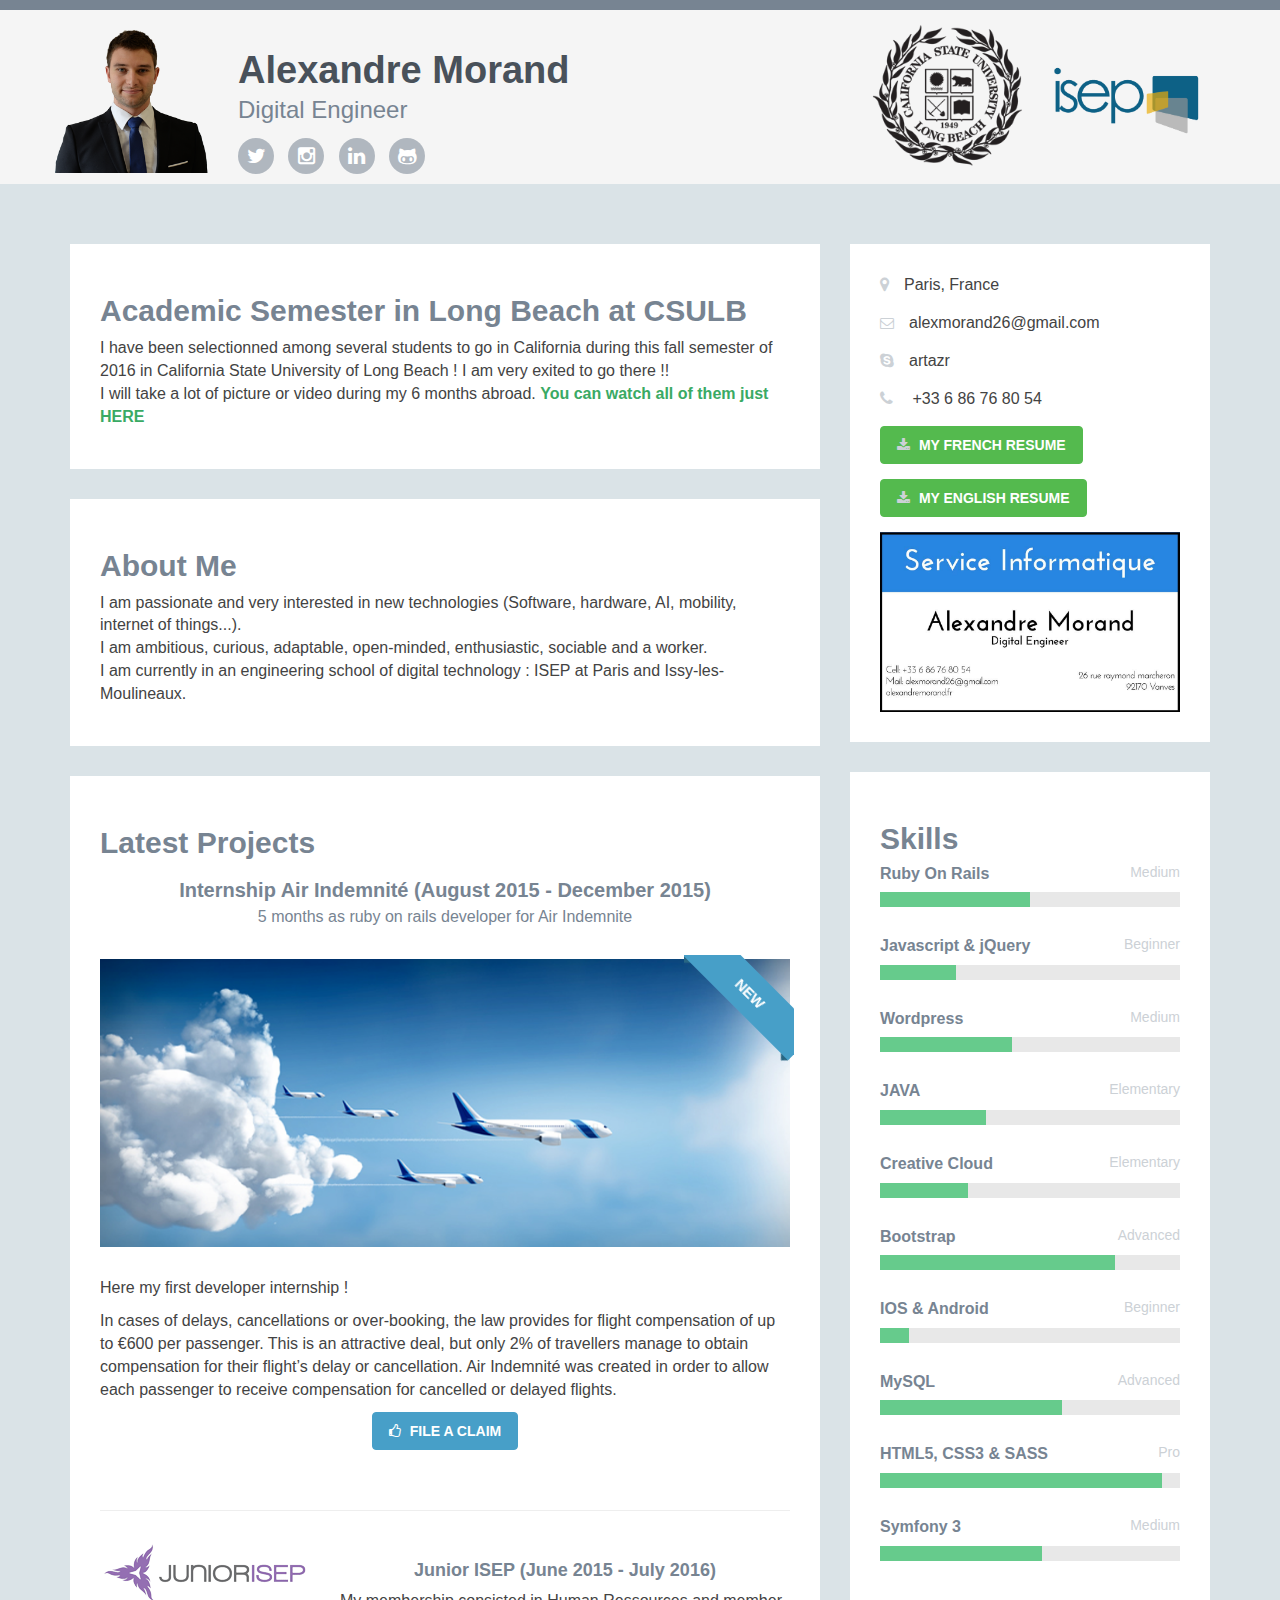
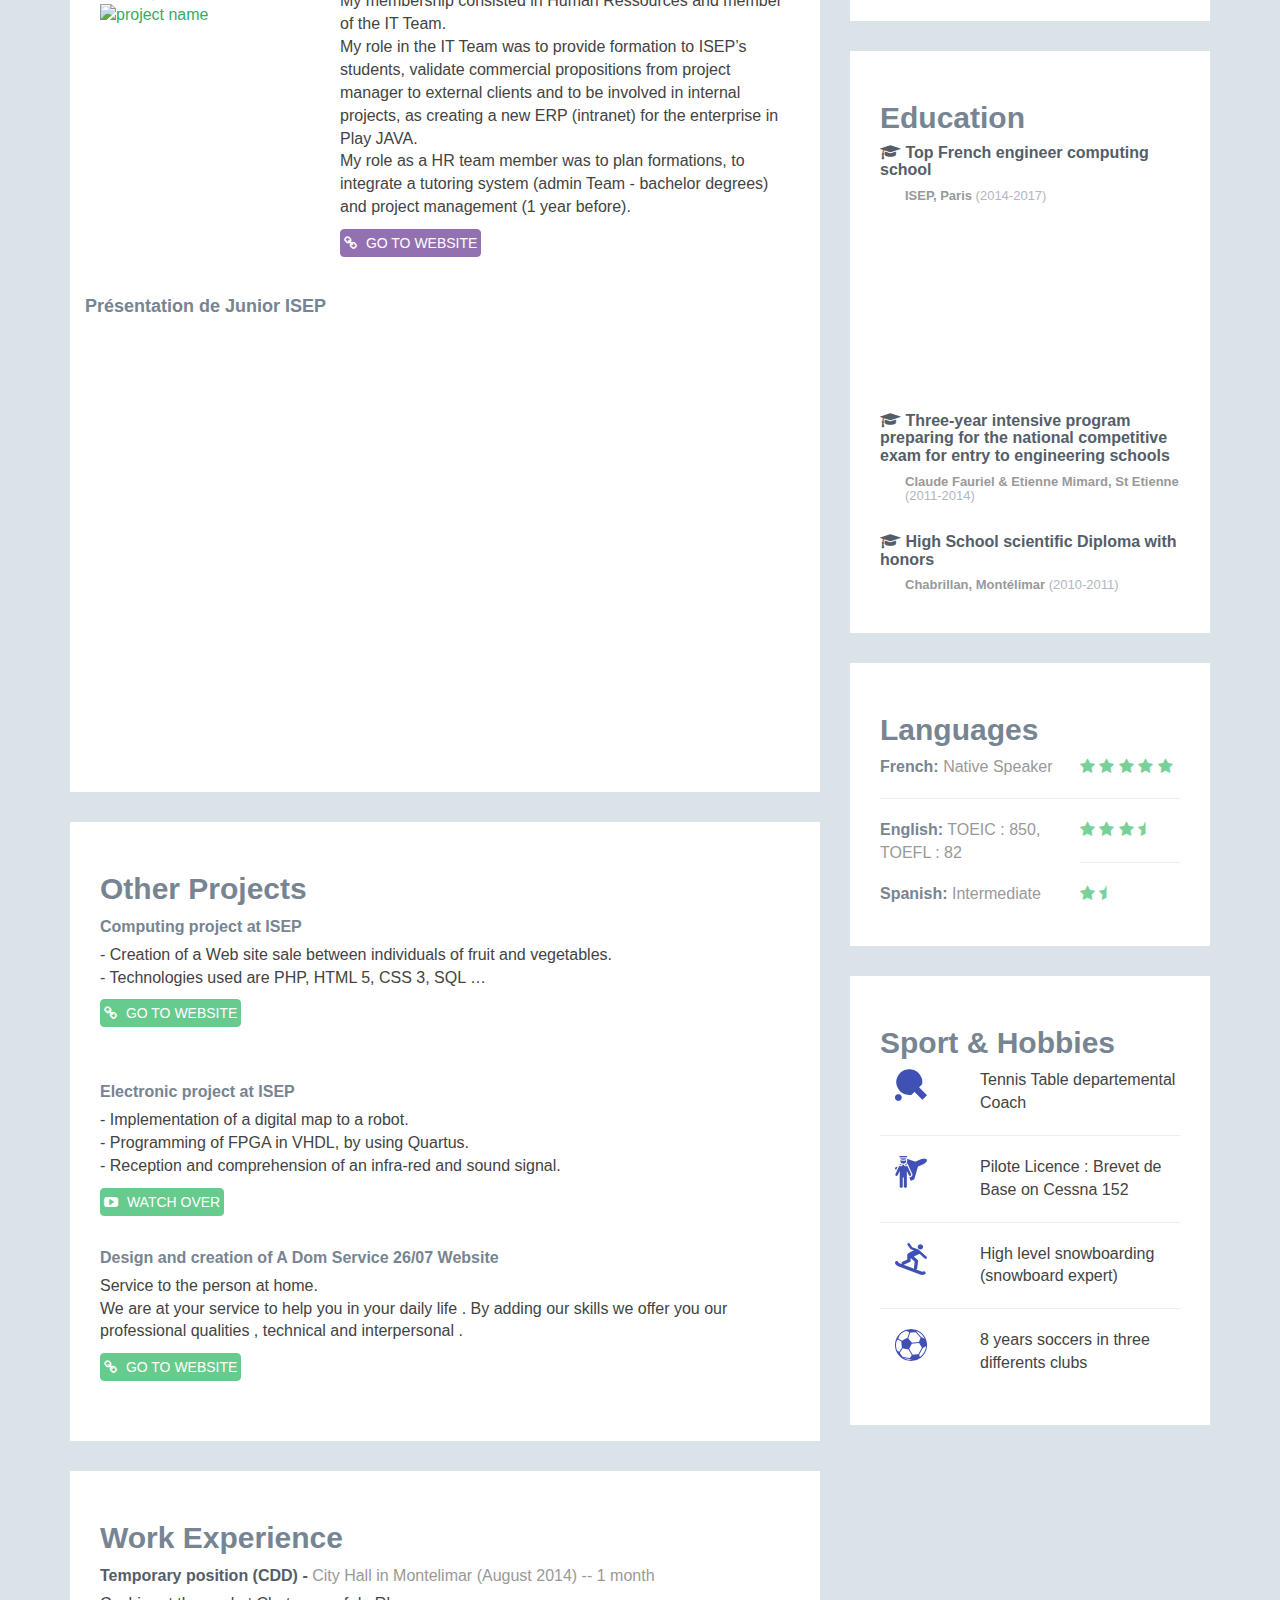
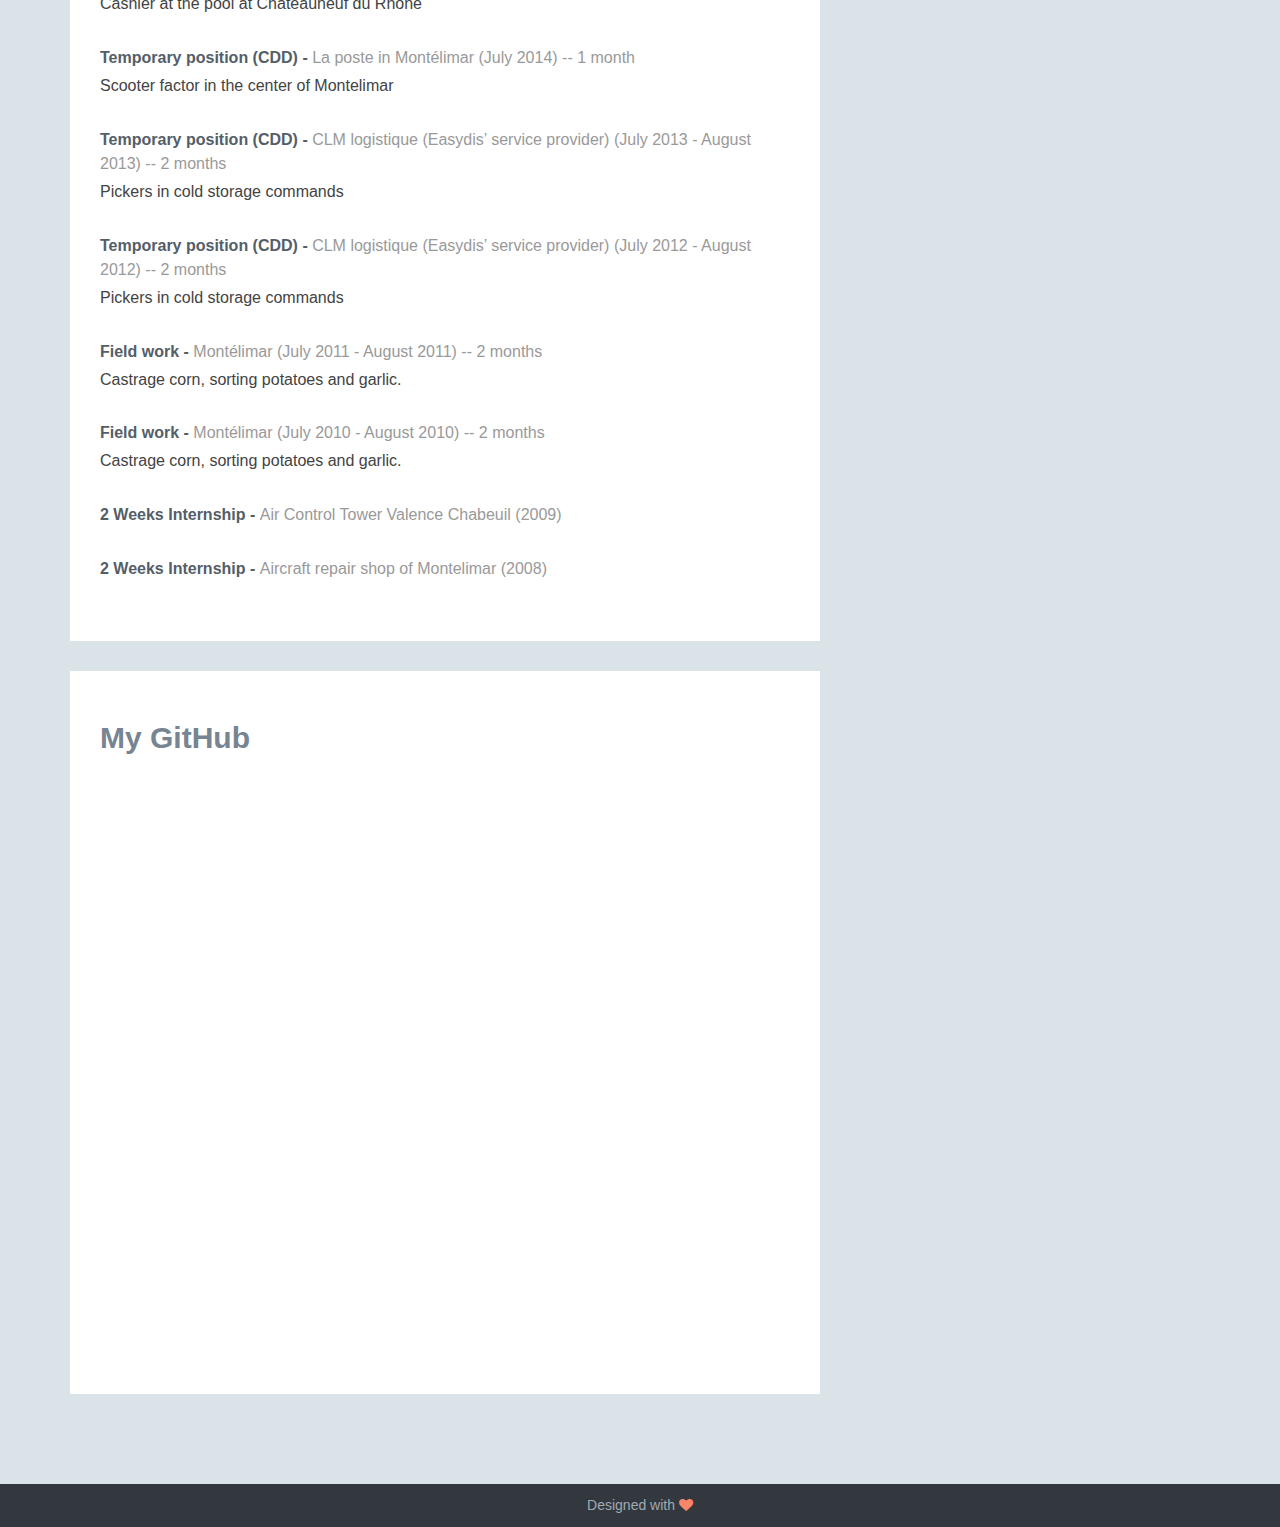
==== commit c56ca544: "link missing" ====
--- a/index.html
+++ b/index.html
@@ -89,11 +89,10 @@
                                     <a href="http://www.air-indemnite.com" target="_blank">
                                     <img class="img-responsive project-image" src="assets/images/plane.png" alt="Air Indemnité" />
                                     </a>
-                                    <div class="ribbon">
+                                    <div class="ribbon hidden-xs">
                                         <div class="text">New</div>
                                     </div>
                                 </div>
-
                                 <div class="desc text-left">
                                     <p>Here my first developer internship !</p>
                                     <p>In cases of delays, cancellations or over-booking, the law provides for flight compensation of up to €600 per passenger. This is an attractive deal, but only 2% of travellers manage to obtain compensation for their flight’s delay or cancellation. Air Indemnité was created in order to allow each passenger to receive compensation for cancelled or delayed flights.</p>
@@ -106,8 +105,8 @@
                                 <img class="img-responsive project-image" src="assets/images/juniorisep.png" alt="project name" />
                                 <img class="img-responsive project-image" src="assets/images/juniorisep_prez.png" alt="project name" />
                                 </a>
-                                <div class="desc col-md-8 col-sm-8 col-xs-12">
-                                    <h3 class="title"><a href="http://www.juniorisep.com" target="_blank">Junior ISEP (June 2015 - July 2016)</a></h3>
+                                <div class="item col-md-8 col-sm-8 col-xs-12">
+                                    <h3 class="title text-center"><a href="http://www.juniorisep.com" target="_blank">Junior ISEP (June 2015 - July 2016)</a></h3>
                                     <p>My membership consisted in Human Ressources and member of the IT Team.<br>
                                         My role in the IT Team was to provide formation to ISEP’s students, validate commercial propositions from project manager to external clients and to be involved in internal projects, as creating a new ERP (intranet) for the enterprise in Play JAVA.<br>
                                         My role as a HR team member was to plan formations, to integrate a tutoring system (admin Team - bachelor degrees)  and project management (1 year before).</p>
@@ -213,6 +212,7 @@
                                 <li><i class="fa fa-phone"></i><span class="sr-only">Phone :</span> +33 6 86 76 80 54</li>
                                 <li><a class="btn btn-cta-primary cv-fr" href="cv-fr.pdf" download="cv-fr" target="_blank"><i class="fa fa-download"></i> My french resume</a></li>
                                 <li><a class="btn btn-cta-primary cv-en" href="cv-en.pdf" download="cv-en" target="_blank"><i class="fa fa-download"></i> My english resume</a></li>
+                                <li><a target="_blank" href="service-informatique.fr"><img src="assets/images/cdv.jpg"  class="img-responsive"></a></li>
                                 <!-- <li><i class="fa fa-link"></i><span class="sr-only">Website:</span><a href="#">http://www.website.com</a></li> -->
                             </ul>
                         </div>
--- a/assets/css/styles.css
+++ b/assets/css/styles.css
@@ -238,9 +238,7 @@
 }
 
 .section .content img {
-  
-    margin: 10px;
-    
+    margin: auto;
 }
 
 
@@ -252,6 +250,7 @@
 /* Latest Section */
 .latest .item {
   margin-bottom: 30px;
+  margin-top: 20px;
 }
 .latest .item .title {
   font-size: 18px;
@@ -273,7 +272,7 @@
   opacity: 0.8;
 }
 .latest .divider {
-  margin-bottom: 60px;
+  margin-bottom: 30px;
 }
 .latest .featured {
   margin-bottom: 60px;
@@ -287,9 +286,6 @@
   color: #778492;
 }
 .latest .featured img {
-  margin-bottom: 30px;
-}
-.latest .featured .desc {
   margin-bottom: 30px;
 }
 .latest .featured-image {
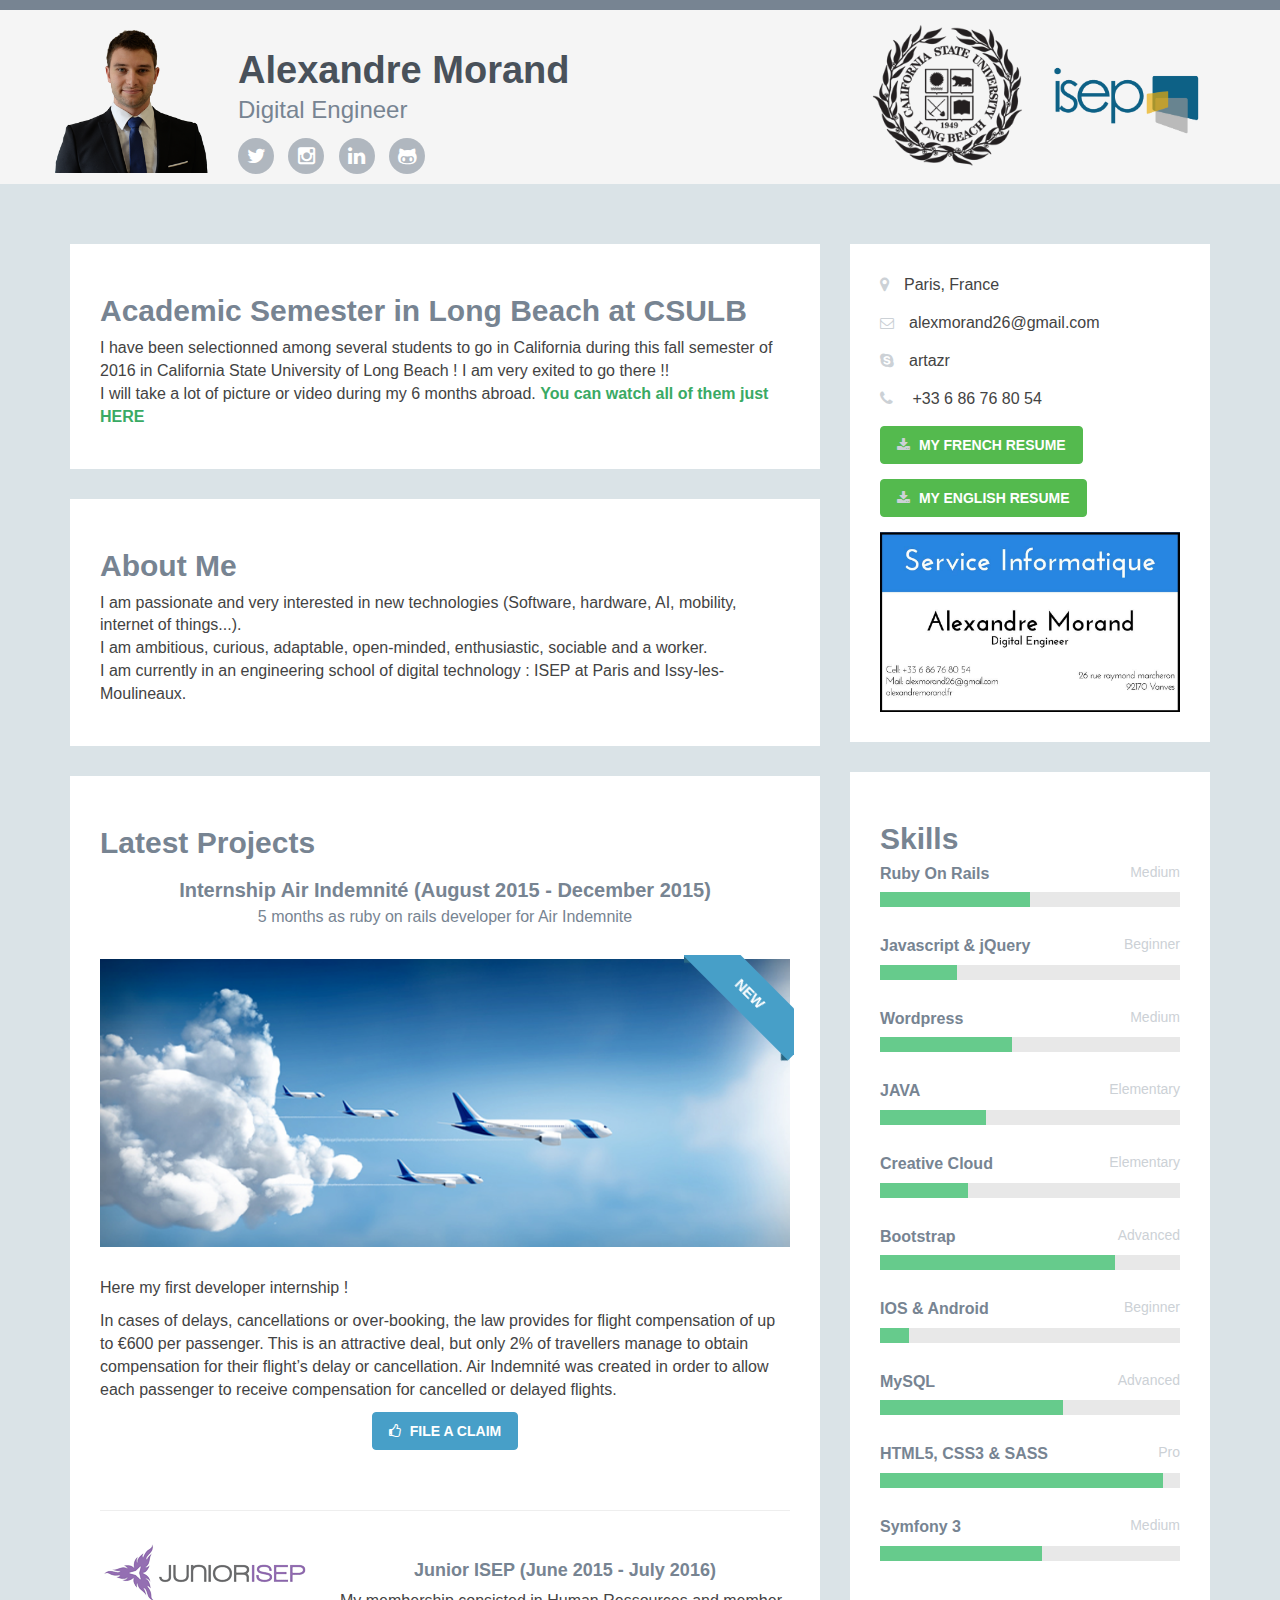
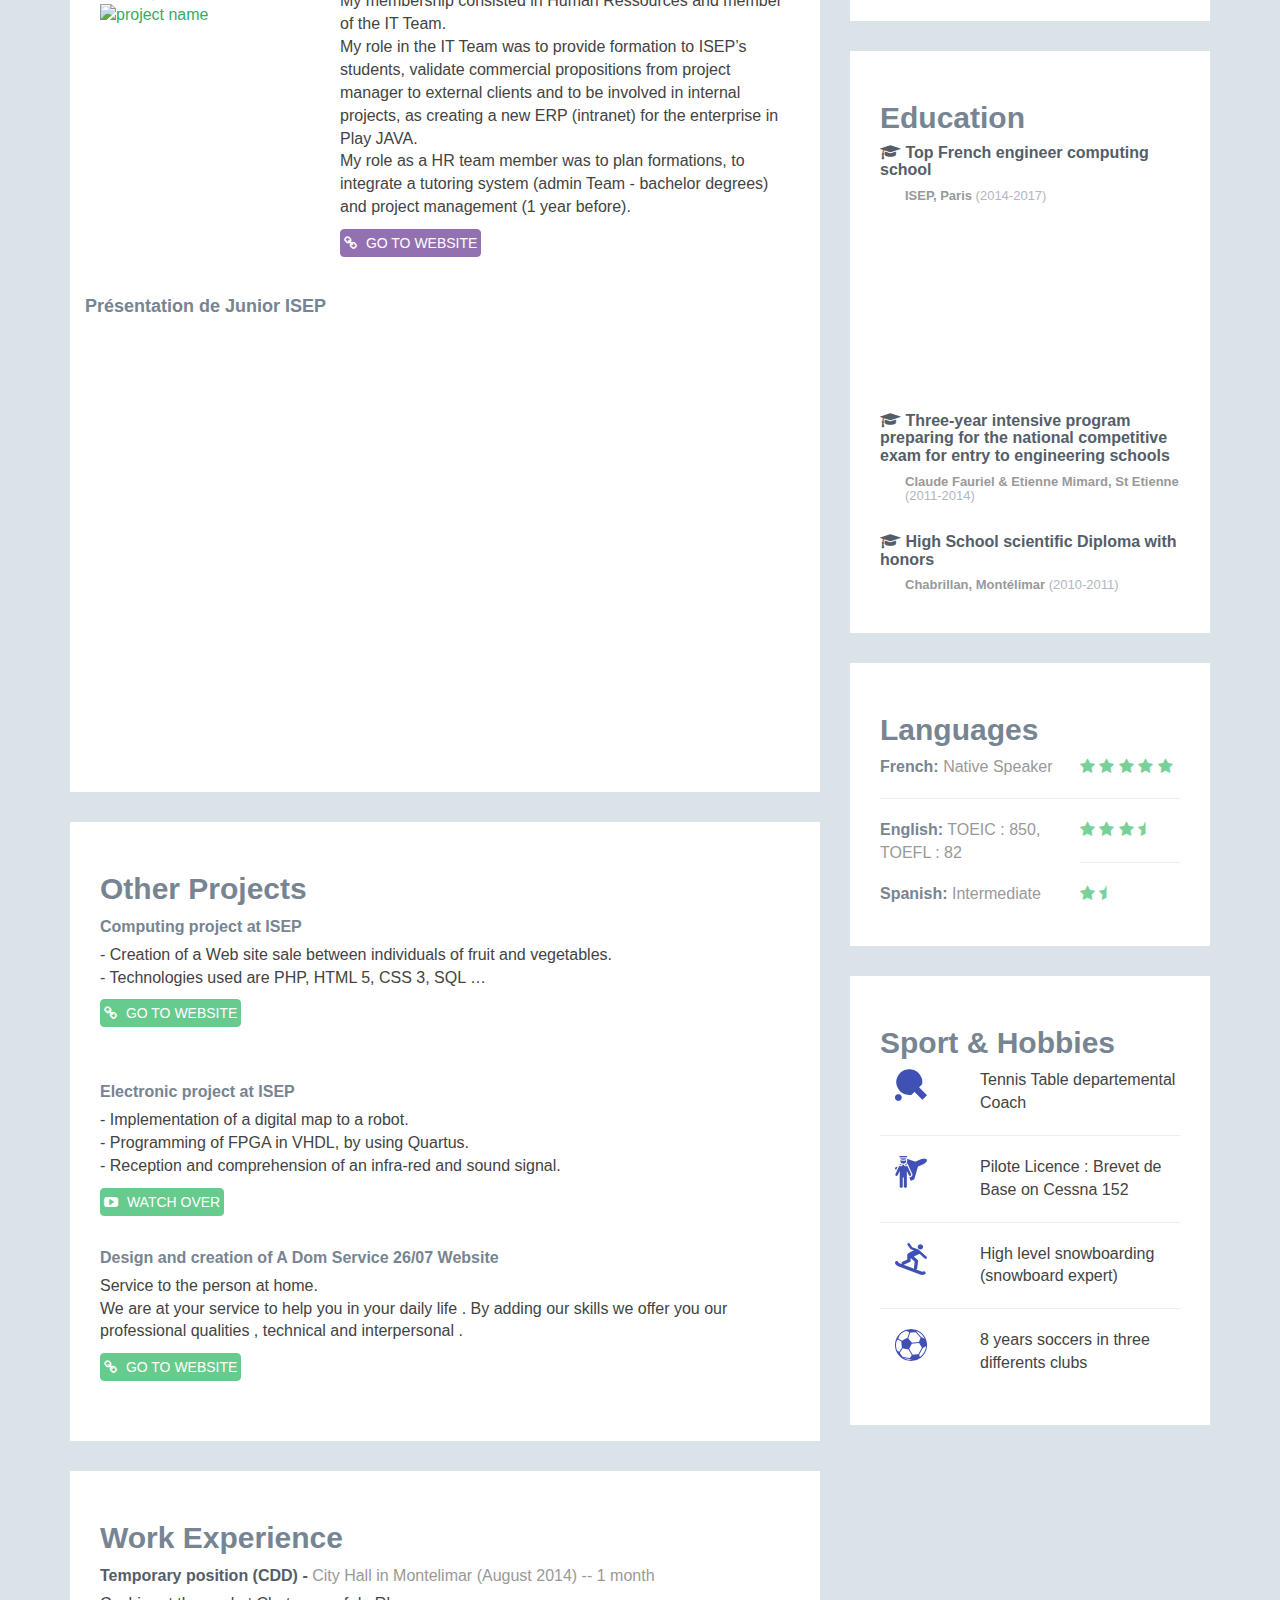
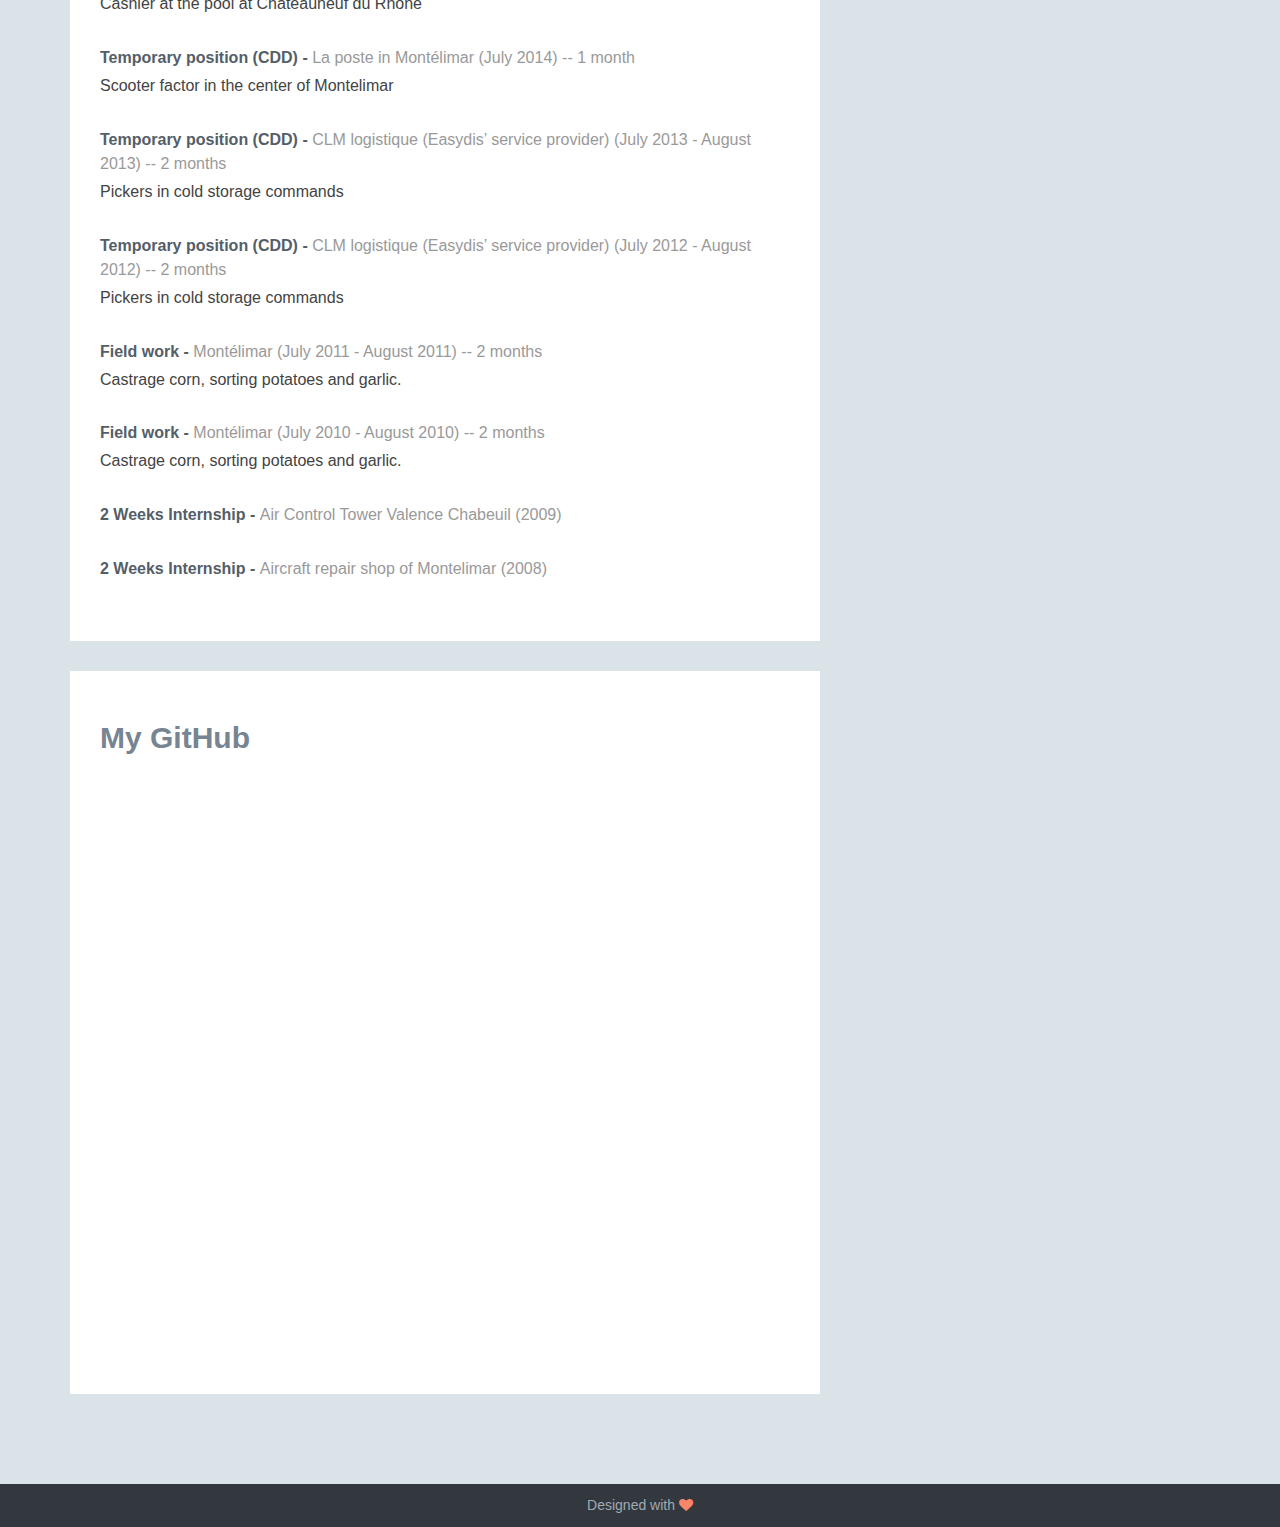
==== commit abf8be1a: "fixes" ====
--- a/index.html
+++ b/index.html
@@ -212,7 +212,7 @@
                                 <li><i class="fa fa-phone"></i><span class="sr-only">Phone :</span> +33 6 86 76 80 54</li>
                                 <li><a class="btn btn-cta-primary cv-fr" href="cv-fr.pdf" download="cv-fr" target="_blank"><i class="fa fa-download"></i> My french resume</a></li>
                                 <li><a class="btn btn-cta-primary cv-en" href="cv-en.pdf" download="cv-en" target="_blank"><i class="fa fa-download"></i> My english resume</a></li>
-                                <li><a target="_blank" href="service-informatique.fr"><img src="assets/images/cdv.jpg"  class="img-responsive"></a></li>
+                                <li><a target="_blank" href="http://service-informatique.fr"><img src="assets/images/cdv.jpg"  class="img-responsive"></a></li>
                                 <!-- <li><i class="fa fa-link"></i><span class="sr-only">Website:</span><a href="#">http://www.website.com</a></li> -->
                             </ul>
                         </div>
